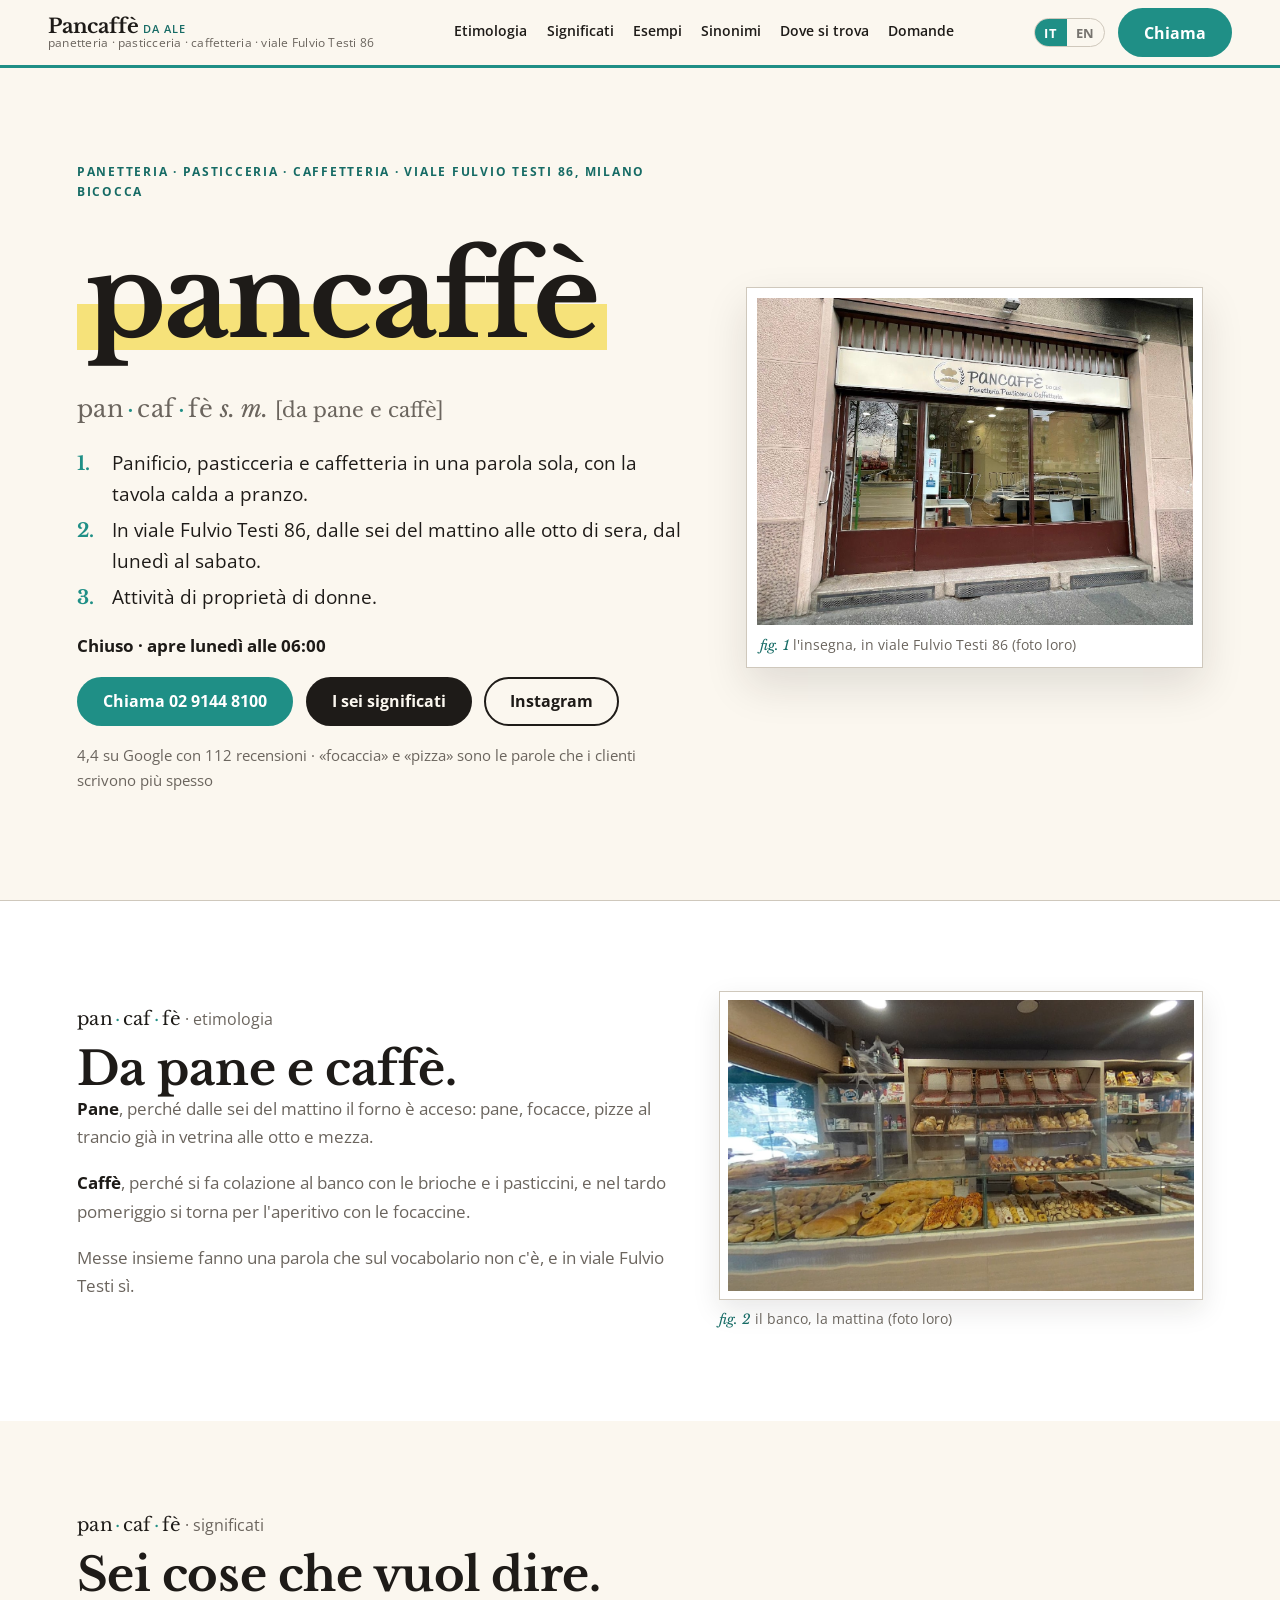
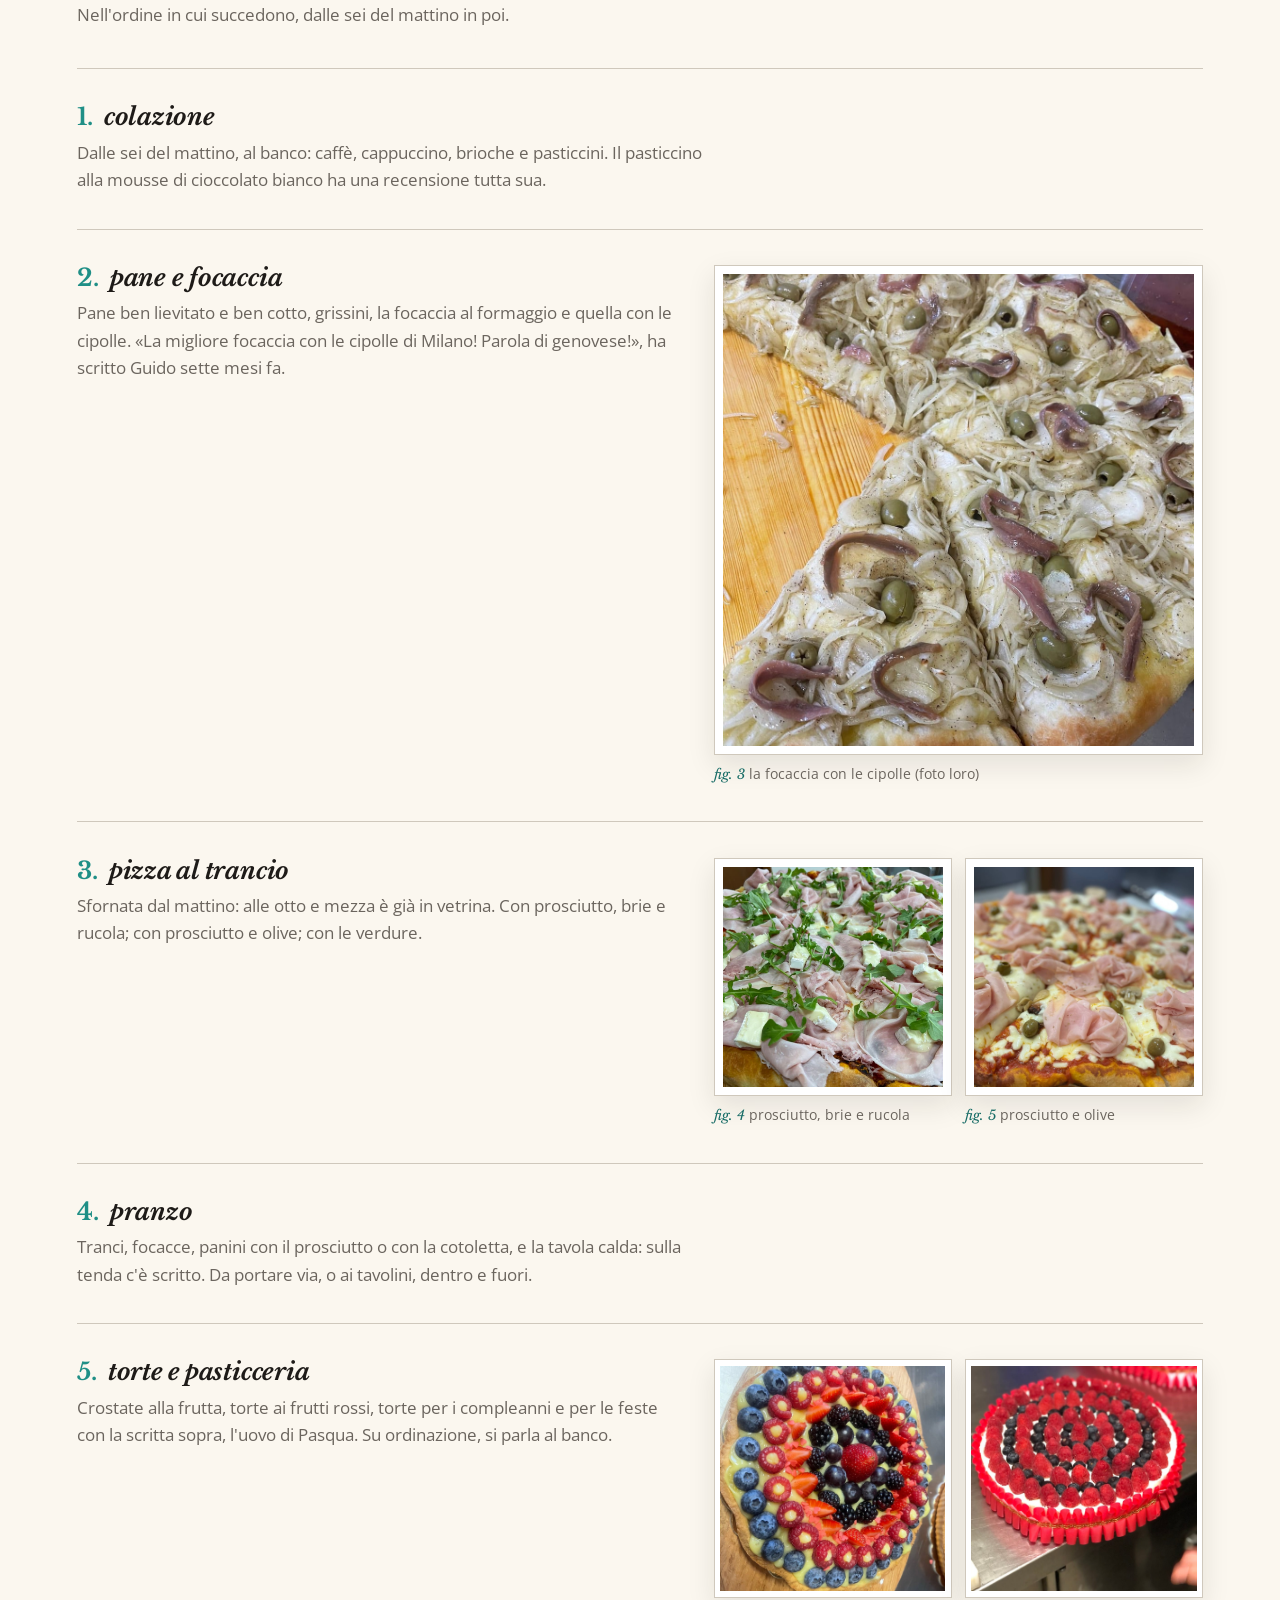
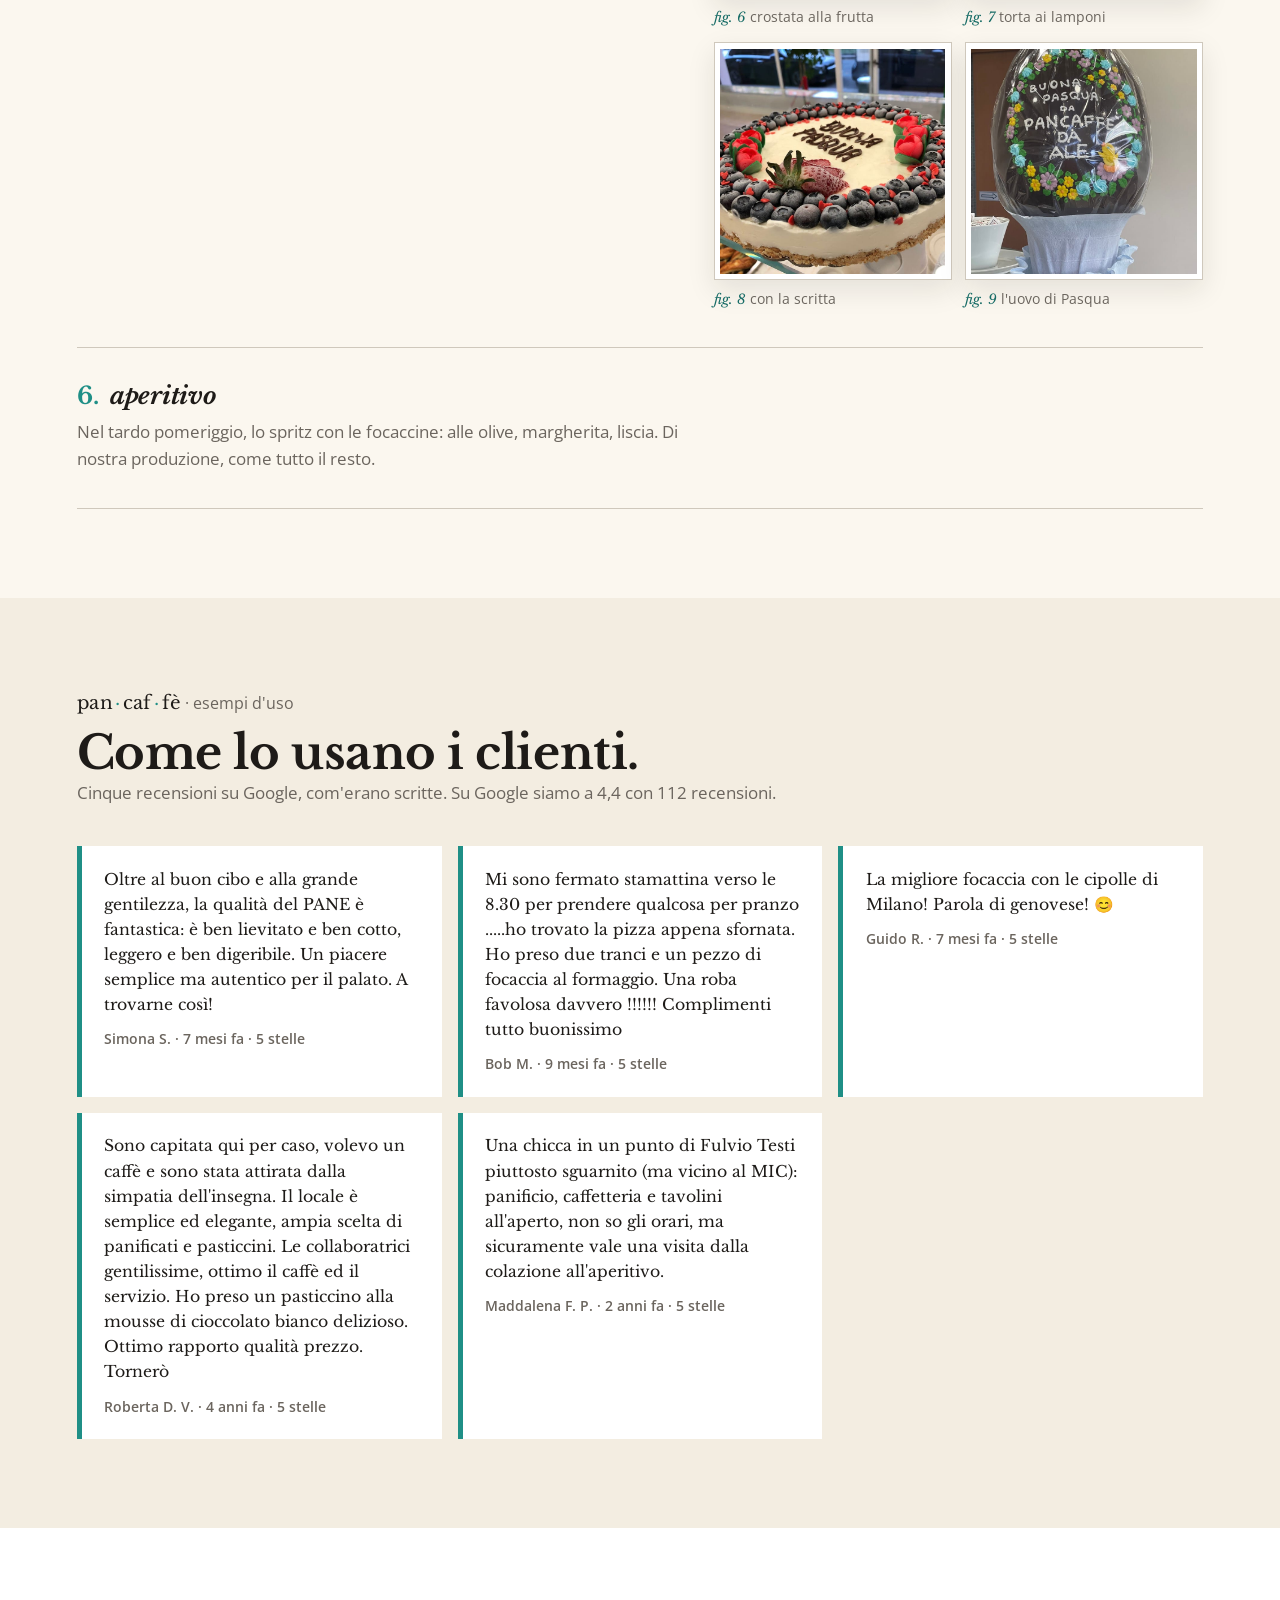
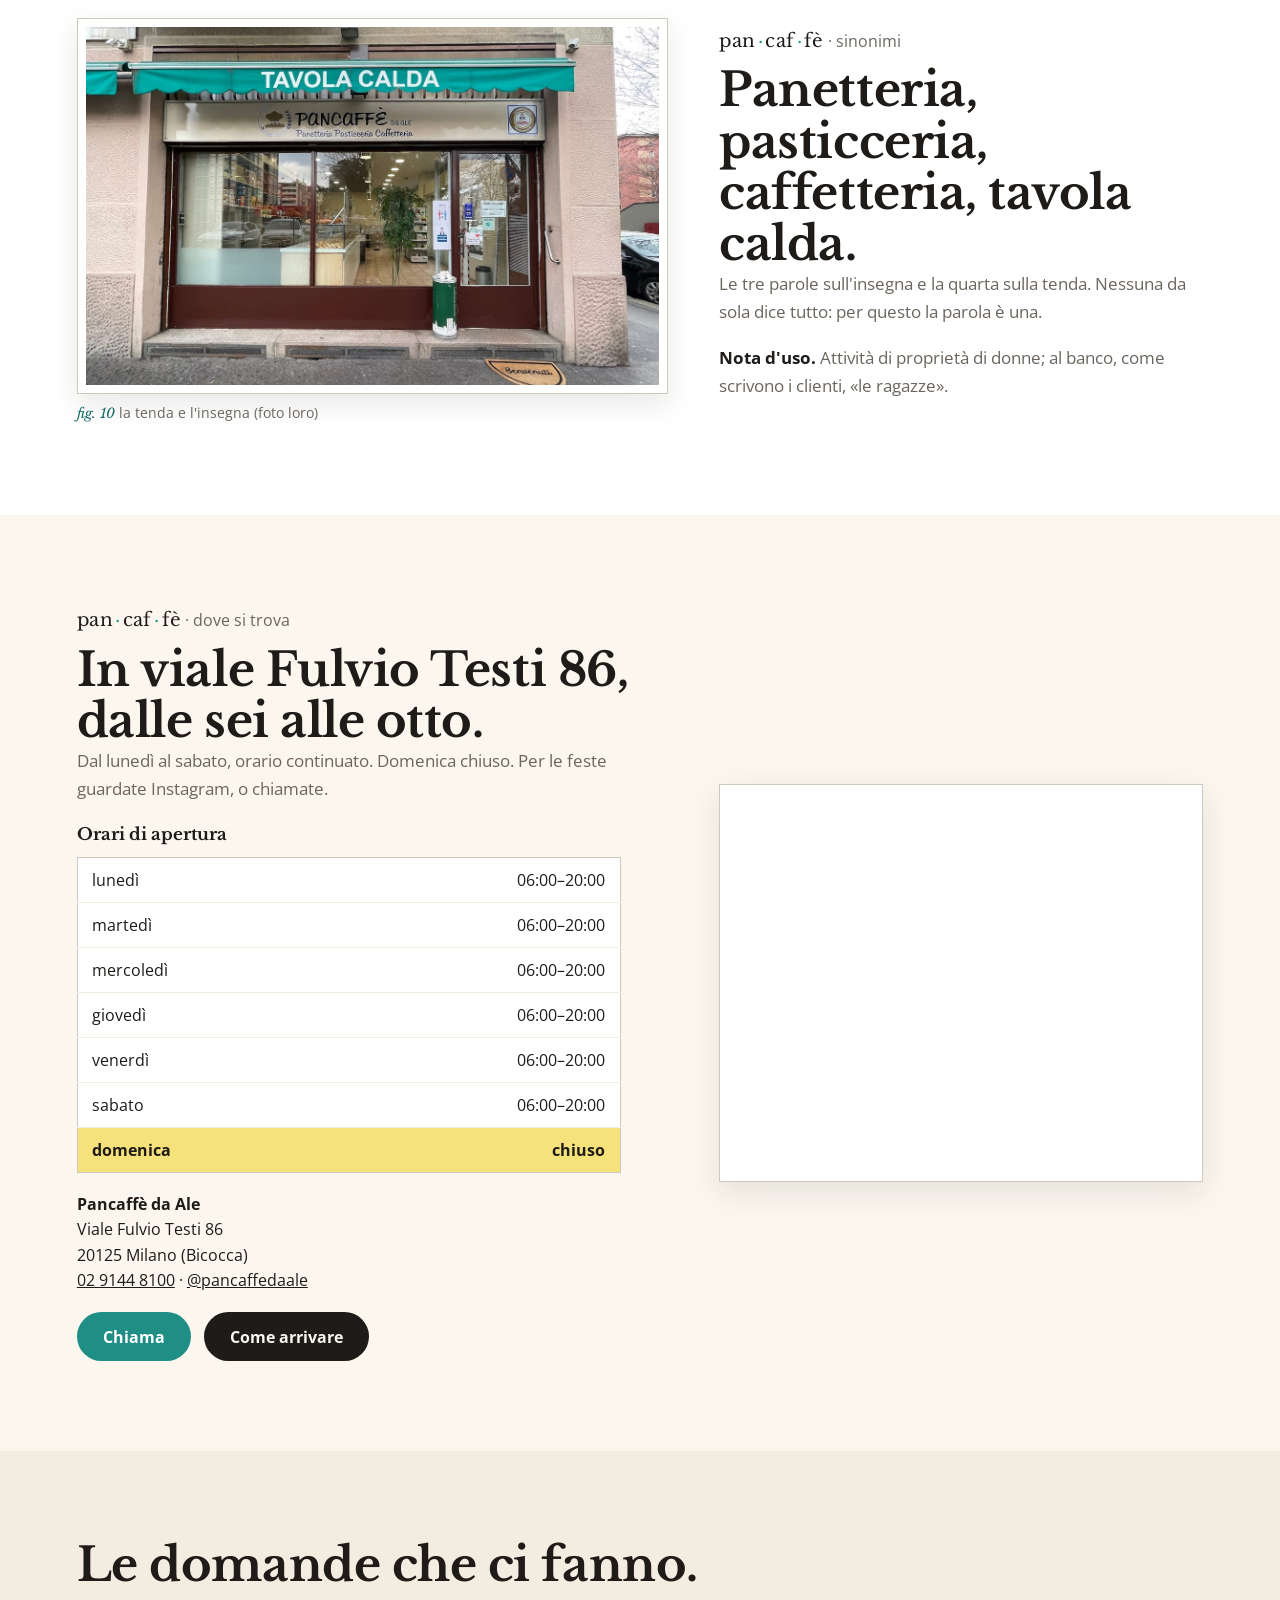
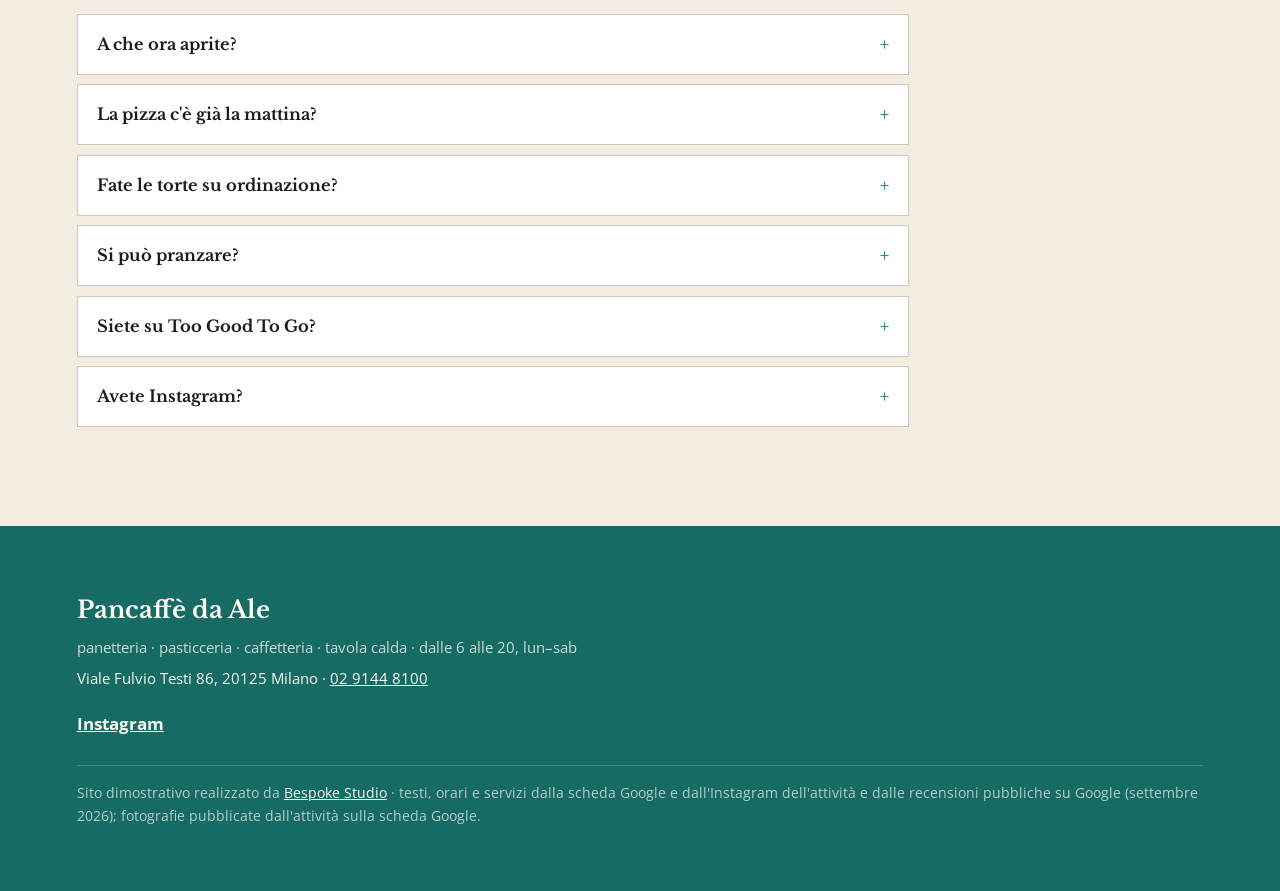
==== index.html @ 42203c83 "Pancaffè da Ale — «pancaffè, sostantivo.»: sito vetrina IT/EN a voce di dizionario, le due parole ch" ====
<!doctype html>
<html lang="it" class="no-js">
<head>
<meta charset="utf-8">
<meta name="viewport" content="width=device-width, initial-scale=1">
<title>Pancaffè da Ale — panetteria, pasticceria e caffetteria in viale Fulvio Testi 86, Milano Bicocca</title>
<meta name="description" content="Pancaffè da Ale, viale Fulvio Testi 86 a Milano (Bicocca): panetteria, pasticceria e caffetteria in una parola sola, dalle sei del mattino alle otto di sera, dal lunedì al sabato. Pane, focaccia con le cipolle, pizza al trancio, colazione, pranzo con la tavola calda, torte e aperitivo. Tel 02 9144 8100.">
<link rel="canonical" href="https://rotenzark.github.io/pancaffe-da-ale/">
<meta property="og:type" content="business.business">
<meta property="og:title" content="Pancaffè da Ale — pancaffè, sostantivo.">
<meta property="og:description" content="Panificio, pasticceria e caffetteria in una parola sola: in viale Fulvio Testi 86, Milano, dalle sei alle otto di sera.">
<meta property="og:image" content="https://rotenzark.github.io/pancaffe-da-ale/img/og.jpg">
<meta property="og:url" content="https://rotenzark.github.io/pancaffe-da-ale/">
<meta property="og:locale" content="it_IT">
<meta name="twitter:card" content="summary_large_image">
<meta name="twitter:title" content="Pancaffè da Ale — pancaffè, sostantivo.">
<meta name="twitter:description" content="Panetteria, pasticceria e caffetteria in viale Fulvio Testi 86, Milano. Dalle 6 alle 20, lun–sab. Tel 02 9144 8100.">
<meta name="twitter:image" content="https://rotenzark.github.io/pancaffe-da-ale/img/og.jpg">
<meta name="theme-color" content="#1F8F86">
<link rel="icon" href="img/favicon.svg" type="image/svg+xml">
<link rel="icon" href="img/favicon-32.png" sizes="32x32" type="image/png">
<link rel="apple-touch-icon" href="img/apple-touch-icon.png">
<link rel="preconnect" href="https://fonts.googleapis.com">
<link rel="preconnect" href="https://fonts.gstatic.com" crossorigin>
<link href="https://fonts.googleapis.com/css2?family=Libre+Baskerville:ital,wght@0,400;0,700;1,400&family=Open+Sans:wght@400;600;700&display=swap" rel="stylesheet">
<link rel="stylesheet" href="css/styles.css?v=1">
<script type="application/ld+json">
{"@context":"https://schema.org","@type":"Bakery","name":"Pancaffè da Ale - Panificio, pasticceria, caffetteria","image":"https://rotenzark.github.io/pancaffe-da-ale/img/og.jpg","url":"https://rotenzark.github.io/pancaffe-da-ale/","telephone":"+390291448100","address":{"@type":"PostalAddress","streetAddress":"Viale Fulvio Testi 86","addressLocality":"Milano","postalCode":"20125","addressRegion":"MI","addressCountry":"IT"},"geo":{"@type":"GeoCoordinates","latitude":45.5106318,"longitude":9.2036021},"openingHoursSpecification":[{"@type":"OpeningHoursSpecification","dayOfWeek":["Monday","Tuesday","Wednesday","Thursday","Friday","Saturday"],"opens":"06:00","closes":"20:00"}],"aggregateRating":{"@type":"AggregateRating","ratingValue":"4.4","reviewCount":"112"},"sameAs":["https://www.instagram.com/pancaffedaale/"]}
</script>
<script type="application/ld+json">
{"@context":"https://schema.org","@type":"FAQPage","mainEntity":[
{"@type":"Question","name":"A che ora aprite?","acceptedAnswer":{"@type":"Answer","text":"Alle sei del mattino, dal lunedì al sabato, e chiudiamo alle otto di sera senza pausa. Domenica chiuso."}},
{"@type":"Question","name":"La pizza c'è già la mattina?","acceptedAnswer":{"@type":"Answer","text":"Sì: si sforna dal mattino e alle otto e mezza è in vetrina, al trancio, insieme alle focacce."}},
{"@type":"Question","name":"Fate le torte su ordinazione?","acceptedAnswer":{"@type":"Answer","text":"Sì, per compleanni e feste, anche con la scritta. Si ordinano al banco o per telefono qualche giorno prima."}},
{"@type":"Question","name":"Si può pranzare?","acceptedAnswer":{"@type":"Answer","text":"Sì: tranci di pizza, focacce, panini e la tavola calda, da portare via o ai tavolini, dentro e fuori."}},
{"@type":"Question","name":"Siete su Too Good To Go?","acceptedAnswer":{"@type":"Answer","text":"Sì, a fine giornata, quando resta qualcosa. Se non resta niente la box la togliamo: vale la pena passare prima, al banco."}},
{"@type":"Question","name":"Avete Instagram?","acceptedAnswer":{"@type":"Answer","text":"Sì, @pancaffedaale: le foto del giorno e gli avvisi per le feste."}}
]}
</script>
</head>
<body>

<div class="intro" id="intro" aria-hidden="true">
  <p class="intro__k" data-i18n="intro.k">viale Fulvio Testi 86 · Milano</p>
  <p class="intro__lemma"><span class="lemma" id="introLemma" data-lemma data-stato="unita"><b class="lemma__a">pan</b><b class="lemma__e" aria-hidden="true">e </b><b class="lemma__b">caffè</b></span></p>
  <p class="intro__f" id="introFine" data-i18n="intro.f">sostantivo maschile</p>
  <button type="button" class="intro__skip" id="introSkip" data-i18n="intro.skip">salta</button>
</div>

<header class="testata" id="top">
  <a class="marchio" href="#top" aria-label="Pancaffè da Ale, torna in cima" data-i18n-aria="nav.home">
    <span class="marchio__n">Pancaffè <small>da Ale</small></span>
    <span class="marchio__s" data-i18n="marchio.s">panetteria · pasticceria · caffetteria · viale Fulvio Testi 86</span>
  </a>
  <nav class="nav" id="mainNav" aria-label="Menu principale">
    <a href="#etimologia" data-i18n="nav.etimologia">Etimologia</a>
    <a href="#significati" data-i18n="nav.significati">Significati</a>
    <a href="#esempi" data-i18n="nav.esempi">Esempi</a>
    <a href="#sinonimi" data-i18n="nav.sinonimi">Sinonimi</a>
    <a href="#dove" data-i18n="nav.dove">Dove si trova</a>
    <a href="#domande" data-i18n="nav.domande">Domande</a>
  </nav>
  <div class="testata__coda">
    <div class="lingue" role="group" aria-label="Lingua">
      <button type="button" data-lang="it" class="is-on">IT</button><button type="button" data-lang="en">EN</button>
    </div>
    <a class="bottone bottone--verde" href="tel:+390291448100" data-i18n="cta.chiama">Chiama</a>
    <button type="button" class="burger" id="burger" aria-label="Apri il menu" aria-expanded="false" aria-controls="drawer" data-i18n-aria="nav.apri"><span></span><span></span><span></span></button>
  </div>
</header>
<div class="drawer" id="drawer" hidden>
  <a href="#etimologia" data-i18n="nav.etimologia">Etimologia</a>
  <a href="#significati" data-i18n="nav.significati">Significati</a>
  <a href="#esempi" data-i18n="nav.esempi">Esempi</a>
  <a href="#sinonimi" data-i18n="nav.sinonimi">Sinonimi</a>
  <a href="#dove" data-i18n="nav.dove">Dove si trova</a>
  <a href="#domande" data-i18n="nav.domande">Domande</a>
  <a class="drawer__cta" href="tel:+390291448100" data-i18n="cta.chiama2">Chiama 02 9144 8100</a>
</div>

<main>

<!-- ═══ APERTURA: la voce di dizionario ═══ -->
<section class="apertura" aria-labelledby="titolo">
  <div class="apertura__testo">
    <p class="apertura__k" data-i18n="h.k">Panetteria · pasticceria · caffetteria · viale Fulvio Testi 86, Milano Bicocca</p>
    <h1 class="apertura__h" id="titolo"><span class="lemma" id="lemmaHero" data-lemma data-stato="unita"><b class="lemma__a">pan</b><b class="lemma__e" aria-hidden="true">e </b><b class="lemma__b">caffè</b></span></h1>
    <p class="apertura__gram"><span class="sillabe" data-sillabe data-stato="sillabata">pan<i>·</i>caf<i>·</i>fè</span> <em data-i18n="h.gram">s. m.</em> <span class="apertura__etim" data-i18n="h.etim">[da pane e caffè]</span></p>
    <ol class="apertura__def">
      <li data-i18n="h.d1">Panificio, pasticceria e caffetteria in una parola sola, con la tavola calda a pranzo.</li>
      <li data-i18n="h.d2">In viale Fulvio Testi 86, dalle sei del mattino alle otto di sera, dal lunedì al sabato.</li>
      <li data-i18n="h.d3">Attività di proprietà di donne.</li>
    </ol>
    <p class="apertura__stato" id="orarioStato">Orari in negozio</p>
    <div class="apertura__azioni">
      <a class="bottone bottone--verde" href="tel:+390291448100" data-i18n="h.cta1">Chiama 02 9144 8100</a>
      <a class="bottone bottone--scuro" href="#significati" data-i18n="h.cta2">I sei significati</a>
      <a class="bottone bottone--bordo" href="https://www.instagram.com/pancaffedaale/" target="_blank" rel="noopener">Instagram</a>
    </div>
    <p class="apertura__badge" data-i18n="h.badge">4,4 su Google con 112 recensioni · «focaccia» e «pizza» sono le parole che i clienti scrivono più spesso</p>
  </div>
  <figure class="apertura__foto">
    <img src="img/facciata.jpg" alt="La facciata del negozio in viale Fulvio Testi: l'insegna bianca Pancaffè da Ale, panetteria pasticceria caffetteria, e le vetrine" width="1344" height="1020" data-i18n-alt="h.alt">
    <figcaption><span class="fig" data-i18n="h.fig">fig. 1</span> <span data-i18n="h.cap">l'insegna, in viale Fulvio Testi 86 (foto loro)</span></figcaption>
  </figure>
</section>

<!-- ═══ ETIMOLOGIA ═══ -->
<section class="sezione sezione--etimologia" id="etimologia" aria-labelledby="eh">
  <div class="due">
    <div>
      <p class="voce__k"><span class="sillabe" data-sillabe data-stato="sillabata">pan<i>·</i>caf<i>·</i>fè</span> <span data-i18n="e.k">· etimologia</span></p>
      <h2 id="eh" data-i18n="e.h">Da pane e caffè.</h2>
      <p class="sezione__p reveal" data-i18n="e.p1"><b>Pane</b>, perché dalle sei del mattino il forno è acceso: pane, focacce, pizze al trancio già in vetrina alle otto e mezza.</p>
      <p class="sezione__p reveal reveal-d1" data-i18n="e.p2"><b>Caffè</b>, perché si fa colazione al banco con le brioche e i pasticcini, e nel tardo pomeriggio si torna per l'aperitivo con le focaccine.</p>
      <p class="sezione__p reveal reveal-d2" data-i18n="e.p3">Messe insieme fanno una parola che sul vocabolario non c'è, e in viale Fulvio Testi sì.</p>
    </div>
    <figure class="foto reveal reveal-d1"><button type="button" class="shot shot--largo" data-full="img/banco.jpg"><img src="img/banco.jpg" alt="Il banco vetrina con le pizze al trancio, le focacce e i pasticcini" width="1288" height="740" data-i18n-alt="e.alt"></button><figcaption><span class="fig" data-i18n="e.fig">fig. 2</span> <span data-i18n="e.cap">il banco, la mattina (foto loro)</span></figcaption></figure>
  </div>
</section>

<!-- ═══ SIGNIFICATI ═══ -->
<section class="sezione sezione--significati" id="significati" aria-labelledby="sh">
  <div class="sezione__testa">
    <p class="voce__k"><span class="sillabe" data-sillabe data-stato="sillabata">pan<i>·</i>caf<i>·</i>fè</span> <span data-i18n="s.k">· significati</span></p>
    <h2 id="sh" data-i18n="s.h">Sei cose che vuol dire.</h2>
    <p class="sezione__p reveal" data-i18n="s.p">Nell'ordine in cui succedono, dalle sei del mattino in poi.</p>
  </div>
  <ol class="significati">
    <li class="significato reveal">
      <div class="significato__testo"><h3><span class="significato__n">1.</span> <em data-i18n="s1.t">colazione</em></h3><p data-i18n="s1.d">Dalle sei del mattino, al banco: caffè, cappuccino, brioche e pasticcini. Il pasticcino alla mousse di cioccolato bianco ha una recensione tutta sua.</p></div>
    </li>
    <li class="significato significato--foto reveal reveal-d1">
      <div class="significato__testo"><h3><span class="significato__n">2.</span> <em data-i18n="s2.t">pane e focaccia</em></h3><p data-i18n="s2.d">Pane ben lievitato e ben cotto, grissini, la focaccia al formaggio e quella con le cipolle. «La migliore focaccia con le cipolle di Milano! Parola di genovese!», ha scritto Guido sette mesi fa.</p></div>
      <figure><button type="button" class="shot" data-full="img/focaccia-cipolle.jpg"><img src="img/focaccia-cipolle.jpg" alt="La focaccia con cipolle, olive e acciughe su un tagliere" width="1000" height="1066" data-i18n-alt="s2.a"></button><figcaption><span class="fig" data-i18n="s2.fig">fig. 3</span> <span data-i18n="s2.cap">la focaccia con le cipolle (foto loro)</span></figcaption></figure>
    </li>
    <li class="significato significato--foto significato--due reveal">
      <div class="significato__testo"><h3><span class="significato__n">3.</span> <em data-i18n="s3.t">pizza al trancio</em></h3><p data-i18n="s3.d">Sfornata dal mattino: alle otto e mezza è già in vetrina. Con prosciutto, brie e rucola; con prosciutto e olive; con le verdure.</p></div>
      <div class="significato__foto2">
        <figure><button type="button" class="shot" data-full="img/pizza-rucola.jpg"><img src="img/pizza-rucola.jpg" alt="Pizza al trancio con prosciutto cotto, brie e rucola" width="1000" height="750" data-i18n-alt="s3.a1"></button><figcaption><span class="fig" data-i18n="s3.fig1">fig. 4</span> <span data-i18n="s3.cap1">prosciutto, brie e rucola</span></figcaption></figure>
        <figure><button type="button" class="shot" data-full="img/pizza-olive.jpg"><img src="img/pizza-olive.jpg" alt="Pizza con prosciutto cotto e olive" width="1000" height="1333" data-i18n-alt="s3.a2"></button><figcaption><span class="fig" data-i18n="s3.fig2">fig. 5</span> <span data-i18n="s3.cap2">prosciutto e olive</span></figcaption></figure>
      </div>
    </li>
    <li class="significato reveal reveal-d1">
      <div class="significato__testo"><h3><span class="significato__n">4.</span> <em data-i18n="s4.t">pranzo</em></h3><p data-i18n="s4.d">Tranci, focacce, panini con il prosciutto o con la cotoletta, e la tavola calda: sulla tenda c'è scritto. Da portare via, o ai tavolini, dentro e fuori.</p></div>
    </li>
    <li class="significato significato--foto significato--quattro reveal">
      <div class="significato__testo"><h3><span class="significato__n">5.</span> <em data-i18n="s5.t">torte e pasticceria</em></h3><p data-i18n="s5.d">Crostate alla frutta, torte ai frutti rossi, torte per i compleanni e per le feste con la scritta sopra, l'uovo di Pasqua. Su ordinazione, si parla al banco.</p></div>
      <div class="significato__foto4">
        <figure><button type="button" class="shot" data-full="img/crostata.jpg"><img src="img/crostata.jpg" alt="Crostata alla frutta con mirtilli, lamponi, more e fragole" width="1000" height="1333" data-i18n-alt="s5.a1"></button><figcaption><span class="fig" data-i18n="s5.fig1">fig. 6</span> <span data-i18n="s5.cap1">crostata alla frutta</span></figcaption></figure>
        <figure><button type="button" class="shot" data-full="img/torta-lamponi.jpg"><img src="img/torta-lamponi.jpg" alt="Torta ai lamponi con i cannoli di cialda intorno" width="1000" height="1333" data-i18n-alt="s5.a2"></button><figcaption><span class="fig" data-i18n="s5.fig2">fig. 7</span> <span data-i18n="s5.cap2">torta ai lamponi</span></figcaption></figure>
        <figure><button type="button" class="shot" data-full="img/torta-pasqua.jpg"><img src="img/torta-pasqua.jpg" alt="Torta con la scritta Buona Pasqua e frutti rossi" width="1000" height="750" data-i18n-alt="s5.a3"></button><figcaption><span class="fig" data-i18n="s5.fig3">fig. 8</span> <span data-i18n="s5.cap3">con la scritta</span></figcaption></figure>
        <figure><button type="button" class="shot" data-full="img/uovo.jpg"><img src="img/uovo.jpg" alt="L'uovo di Pasqua di cioccolato con la scritta Buona Pasqua da Pancaffè da Ale" width="800" height="1138" data-i18n-alt="s5.a4"></button><figcaption><span class="fig" data-i18n="s5.fig4">fig. 9</span> <span data-i18n="s5.cap4">l'uovo di Pasqua</span></figcaption></figure>
      </div>
    </li>
    <li class="significato reveal reveal-d1">
      <div class="significato__testo"><h3><span class="significato__n">6.</span> <em data-i18n="s6.t">aperitivo</em></h3><p data-i18n="s6.d">Nel tardo pomeriggio, lo spritz con le focaccine: alle olive, margherita, liscia. Di nostra produzione, come tutto il resto.</p></div>
    </li>
  </ol>
</section>

<!-- ═══ ESEMPI D'USO ═══ -->
<section class="sezione sezione--esempi" id="esempi" aria-labelledby="xh">
  <div class="sezione__testa">
    <p class="voce__k"><span class="sillabe" data-sillabe data-stato="sillabata">pan<i>·</i>caf<i>·</i>fè</span> <span data-i18n="x.k">· esempi d'uso</span></p>
    <h2 id="xh" data-i18n="x.h">Come lo usano i clienti.</h2>
    <p class="sezione__p reveal" data-i18n="x.p">Cinque recensioni su Google, com'erano scritte. Su Google siamo a 4,4 con 112 recensioni.</p>
  </div>
  <div class="voci">
    <blockquote class="voce reveal"><p>Oltre al buon cibo e alla grande gentilezza, la qualità del PANE è fantastica: è ben lievitato e ben cotto, leggero e ben digeribile. Un piacere semplice ma autentico per il palato. A trovarne così!</p><cite data-i18n="x1.c">Simona S. · 7 mesi fa · 5 stelle</cite></blockquote>
    <blockquote class="voce reveal reveal-d1"><p>Mi sono fermato stamattina verso le 8.30 per prendere qualcosa per pranzo .....ho trovato la pizza appena sfornata. Ho preso due tranci e un pezzo di focaccia al formaggio. Una roba favolosa davvero !!!!!! Complimenti tutto buonissimo</p><cite data-i18n="x2.c">Bob M. · 9 mesi fa · 5 stelle</cite></blockquote>
    <blockquote class="voce reveal reveal-d2"><p>La migliore focaccia con le cipolle di Milano! Parola di genovese! 😊</p><cite data-i18n="x3.c">Guido R. · 7 mesi fa · 5 stelle</cite></blockquote>
    <blockquote class="voce reveal"><p>Sono capitata qui per caso, volevo un caffè e sono stata attirata dalla simpatia dell'insegna. Il locale è semplice ed elegante, ampia scelta di panificati e pasticcini. Le collaboratrici gentilissime, ottimo il caffè ed il servizio. Ho preso un pasticcino alla mousse di cioccolato bianco delizioso. Ottimo rapporto qualità prezzo. Tornerò</p><cite data-i18n="x4.c">Roberta D. V. · 4 anni fa · 5 stelle</cite></blockquote>
    <blockquote class="voce reveal reveal-d1"><p>Una chicca in un punto di Fulvio Testi piuttosto sguarnito (ma vicino al MIC): panificio, caffetteria e tavolini all'aperto, non so gli orari, ma sicuramente vale una visita dalla colazione all'aperitivo.</p><cite data-i18n="x5.c">Maddalena F. P. · 2 anni fa · 5 stelle</cite></blockquote>
  </div>
</section>

<!-- ═══ SINONIMI ═══ -->
<section class="sezione sezione--sinonimi" id="sinonimi" aria-labelledby="yh">
  <div class="due due--inv">
    <div>
      <p class="voce__k"><span class="sillabe" data-sillabe data-stato="sillabata">pan<i>·</i>caf<i>·</i>fè</span> <span data-i18n="y.k">· sinonimi</span></p>
      <h2 id="yh" data-i18n="y.h">Panetteria, pasticceria, caffetteria, tavola calda.</h2>
      <p class="sezione__p reveal" data-i18n="y.p">Le tre parole sull'insegna e la quarta sulla tenda. Nessuna da sola dice tutto: per questo la parola è una.</p>
      <p class="sezione__p reveal reveal-d1" data-i18n="y.n"><b>Nota d'uso.</b> Attività di proprietà di donne; al banco, come scrivono i clienti, «le ragazze».</p>
    </div>
    <figure class="foto reveal reveal-d1"><button type="button" class="shot shot--largo" data-full="img/tenda.jpg"><img src="img/tenda.jpg" alt="La facciata con la tenda verde Tavola calda e l'insegna Pancaffè da Ale" width="1200" height="765" data-i18n-alt="y.alt"></button><figcaption><span class="fig" data-i18n="y.fig">fig. 10</span> <span data-i18n="y.cap">la tenda e l'insegna (foto loro)</span></figcaption></figure>
  </div>
</section>

<!-- ═══ DOVE SI TROVA ═══ -->
<section class="sezione sezione--dove" id="dove" aria-labelledby="dh">
  <div class="due">
    <div>
      <p class="voce__k"><span class="sillabe" data-sillabe data-stato="sillabata">pan<i>·</i>caf<i>·</i>fè</span> <span data-i18n="d.k">· dove si trova</span></p>
      <h2 id="dh" data-i18n="d.h">In viale Fulvio Testi 86, dalle sei alle otto.</h2>
      <p class="sezione__p reveal" data-i18n="d.p">Dal lunedì al sabato, orario continuato. Domenica chiuso. Per le feste guardate Instagram, o chiamate.</p>
      <table class="orari reveal">
        <caption data-i18n="o.cap">Orari di apertura</caption>
        <tbody>
          <tr data-day="1"><td data-i18n="g.lun">lunedì</td><td>06:00–20:00</td></tr>
          <tr data-day="2"><td data-i18n="g.mar">martedì</td><td>06:00–20:00</td></tr>
          <tr data-day="3"><td data-i18n="g.mer">mercoledì</td><td>06:00–20:00</td></tr>
          <tr data-day="4"><td data-i18n="g.gio">giovedì</td><td>06:00–20:00</td></tr>
          <tr data-day="5"><td data-i18n="g.ven">venerdì</td><td>06:00–20:00</td></tr>
          <tr data-day="6"><td data-i18n="g.sab">sabato</td><td>06:00–20:00</td></tr>
          <tr data-day="0"><td data-i18n="g.dom">domenica</td><td data-i18n="g.chiuso">chiuso</td></tr>
        </tbody>
      </table>
      <p class="dove__ind reveal reveal-d1"><b>Pancaffè da Ale</b><br>Viale Fulvio Testi 86<br>20125 Milano (Bicocca)<br><a href="tel:+390291448100">02 9144 8100</a> · <a href="https://www.instagram.com/pancaffedaale/" target="_blank" rel="noopener">@pancaffedaale</a></p>
      <div class="dove__azioni reveal reveal-d1">
        <a class="bottone bottone--verde" href="tel:+390291448100" data-i18n="d.tel">Chiama</a>
        <a class="bottone bottone--scuro" href="https://www.google.com/maps/dir/?api=1&destination=Viale+Fulvio+Testi+86,+20125+Milano" target="_blank" rel="noopener" data-i18n="d.strada">Come arrivare</a>
      </div>
    </div>
    <figure class="mappa reveal" id="mappa">
      <iframe title="Mappa: Pancaffè da Ale, Viale Fulvio Testi 86, Milano" data-i18n-title="d.mappa" src="https://www.google.com/maps?q=Pancaff%C3%A8+da+Ale,+Viale+Fulvio+Testi+86,+20125+Milano&output=embed" loading="lazy" allowfullscreen referrerpolicy="no-referrer-when-downgrade"></iframe>
    </figure>
  </div>
</section>

<!-- ═══ DOMANDE ═══ -->
<section class="sezione domande" id="domande" aria-labelledby="doh">
  <h2 id="doh" data-i18n="do.h">Le domande che ci fanno.</h2>
  <details class="reveal"><summary data-i18n="qa.1">A che ora aprite?</summary><p data-i18n="ra.1">Alle sei del mattino, dal lunedì al sabato, e chiudiamo alle otto di sera senza pausa. Domenica chiuso.</p></details>
  <details class="reveal"><summary data-i18n="qa.2">La pizza c'è già la mattina?</summary><p data-i18n="ra.2">Sì: si sforna dal mattino e alle otto e mezza è in vetrina, al trancio, insieme alle focacce.</p></details>
  <details class="reveal"><summary data-i18n="qa.3">Fate le torte su ordinazione?</summary><p data-i18n="ra.3">Sì, per compleanni e feste, anche con la scritta. Si ordinano al banco o per telefono qualche giorno prima.</p></details>
  <details class="reveal"><summary data-i18n="qa.4">Si può pranzare?</summary><p data-i18n="ra.4">Sì: tranci di pizza, focacce, panini e la tavola calda, da portare via o ai tavolini, dentro e fuori.</p></details>
  <details class="reveal"><summary data-i18n="qa.5">Siete su Too Good To Go?</summary><p data-i18n="ra.5">Sì, a fine giornata, quando resta qualcosa. Se non resta niente la box la togliamo: vale la pena passare prima, al banco.</p></details>
  <details class="reveal"><summary data-i18n="qa.6">Avete Instagram?</summary><p data-i18n="ra.6">Sì, @pancaffedaale: le foto del giorno e gli avvisi per le feste.</p></details>
</section>

</main>

<footer class="piede">
  <div>
    <p class="piede__m">Pancaffè da Ale</p>
    <p class="piede__s" data-i18n="piede.s">panetteria · pasticceria · caffetteria · tavola calda · dalle 6 alle 20, lun–sab</p>
    <p class="piede__d">Viale Fulvio Testi 86, 20125 Milano · <a href="tel:+390291448100">02 9144 8100</a></p>
  </div>
  <p class="piede__soc"><a href="https://www.instagram.com/pancaffedaale/" target="_blank" rel="noopener">Instagram</a></p>
  <p class="piede__b" data-i18n="piede.b">Sito dimostrativo realizzato da <a href="https://bespokestud.io" target="_blank" rel="noopener">Bespoke Studio</a> · testi, orari e servizi dalla scheda Google e dall'Instagram dell'attività e dalle recensioni pubbliche su Google (settembre 2026); fotografie pubblicate dall'attività sulla scheda Google.</p>
</footer>

<div class="barra" id="actionBar">
  <a href="tel:+390291448100" data-i18n="b.chiama">Chiama</a>
  <a href="#significati" data-i18n="b.significati">Significati</a>
  <a href="#dove" data-i18n="b.orari">Orari</a>
  <a href="#mappa" data-i18n="b.mappa">Mappa</a>
</div>

<div class="lightbox" id="lightbox" hidden>
  <button type="button" class="lightbox__chiudi" id="lightboxClose" aria-label="Chiudi" data-i18n-aria="lb.chiudi">&times;</button>
  <img src="" alt="" id="lightboxImg">
</div>

<script src="https://cdn.jsdelivr.net/npm/gsap@3.12.5/dist/gsap.min.js"></script>
<script src="https://cdn.jsdelivr.net/npm/gsap@3.12.5/dist/ScrollTrigger.min.js"></script>
<script src="js/main.js?v=1"></script>
</body>
</html>
---- css/styles.css ----
/* Pancaffè da Ale · viale Fulvio Testi — «pancaffè, sostantivo.»
   La parola è loro («siamo un pancaffè», scrive il titolare). Il sito la spiega come una voce di dizionario:
   lemma, sillabe, etimologia, significati numerati, esempi d'uso, sinonimi, dove si trova. La firma sono le due
   parole «pane» e «caffè» che si uniscono in una. Palette dal verde della tenda «TAVOLA CALDA» e dalla crema dell'insegna. */

/* ── reset tecnico (PLUMBING) ── */
[hidden]{display:none !important}
img{max-width:100%;height:auto}
*,*::before,*::after{box-sizing:border-box}

:root{
  --verde:#1F8F86; --verde-scuro:#166B65; --verde-chiaro:#D7EEEB;
  --crema:#FBF7EF; --crema-2:#F3EDE1; --bianco:#FFFFFF;
  --evid:#F6E27A; --inchiostro:#1E1B18; --grigio:#6B655E; --grigio-chiaro:#CFC8BC;
  --f-tit:'Libre Baskerville',Georgia,'Times New Roman',serif;
  --f-txt:'Open Sans',system-ui,-apple-system,'Segoe UI',sans-serif;
  --lato:clamp(1.2rem,6vw,6rem);
  --testata:68px;
}
html{scroll-behavior:smooth;scroll-padding-top:calc(var(--testata) + 8px)}
body{margin:0;font-family:var(--f-txt);font-size:1.04rem;line-height:1.65;color:var(--inchiostro);background:var(--crema);-webkit-font-smoothing:antialiased;overflow-x:hidden}
img{display:block}
a{color:inherit}
h1,h2,h3,h4{font-family:var(--f-tit);font-weight:700;line-height:1.1;margin:0;letter-spacing:-.01em}
h2{font-size:clamp(1.8rem,3.8vw,2.9rem)}
h3{font-size:clamp(1.2rem,1.9vw,1.5rem)}
p{margin:0 0 1em}
b,strong{font-weight:700}
:focus-visible{outline:3px solid var(--verde);outline-offset:3px}
.sr{position:absolute;width:1px;height:1px;overflow:hidden;clip-path:inset(50%);white-space:nowrap}

/* reveal: stato iniziale solo dietro .js (anti-flash) */
.js .reveal{opacity:0;transform:translateY(14px);transition:opacity .7s ease,transform .7s ease}
.js .reveal.in-view{opacity:1;transform:none}
html:not(.js) .reveal{opacity:1;transform:none}

/* ── il lemma (la firma): «pane» + «caffè» → «pancaffè» ── */
.lemma{display:inline-block;white-space:nowrap;font-family:var(--f-tit);font-weight:700;letter-spacing:-.02em;background:linear-gradient(transparent 62%,var(--evid) 62%,var(--evid) 96%,transparent 96%);padding:0 .08em}
.lemma b{display:inline-block;font-weight:700;vertical-align:baseline}
.lemma__e{max-width:0;opacity:0;overflow:hidden;white-space:pre}
.sillabe{font-family:var(--f-tit);font-weight:400;letter-spacing:.02em}
.sillabe i{font-style:normal;display:inline-block;padding:0 .12em;color:var(--verde)}

/* ── intro ── */
.no-js .intro{display:none}
.intro{position:fixed;inset:0;z-index:300;display:grid;place-content:center;justify-items:center;gap:.8rem;padding:1rem;background:var(--crema);color:var(--inchiostro);text-align:center;transition:opacity .6s,visibility .6s}
.intro.hide{opacity:0;visibility:hidden}
.intro__k{margin:0;font-size:.8rem;font-weight:700;letter-spacing:.16em;text-transform:uppercase;color:var(--verde-scuro)}
.intro__lemma{margin:0;font-size:clamp(3rem,12vw,8rem);line-height:1}
.intro__f{margin:0;font-family:var(--f-tit);font-style:italic;font-size:clamp(1rem,2.4vw,1.4rem);color:var(--grigio);opacity:0;transition:opacity .4s}
.intro__f.is-on{opacity:1}
.intro__skip{margin-top:.8rem;background:none;border:0;color:var(--grigio);font:inherit;font-weight:700;font-size:.85rem;letter-spacing:.1em;text-transform:uppercase;cursor:pointer}

/* ── testata (fondo pieno, NIENTE backdrop-filter) ── */
.testata{position:sticky;top:0;z-index:90;display:flex;align-items:center;justify-content:space-between;gap:1rem;height:var(--testata);padding:0 clamp(1rem,4vw,3rem);background:var(--crema);color:var(--inchiostro);border-bottom:3px solid var(--verde);max-width:100%;overflow:hidden}
.marchio{display:flex;flex-direction:column;justify-content:center;text-decoration:none;line-height:1.1;white-space:nowrap;min-width:0}
.marchio__n{font-family:var(--f-tit);font-weight:700;font-size:1.25rem;letter-spacing:-.01em}
.marchio__n small{font-family:var(--f-txt);font-weight:600;font-size:.7rem;letter-spacing:.08em;text-transform:uppercase;color:var(--verde-scuro)}
.marchio__s{font-size:.72rem;font-weight:400;color:var(--grigio);letter-spacing:.02em}
.nav{display:flex;gap:clamp(.6rem,1.5vw,1.2rem)}
.nav a{font-weight:600;font-size:.9rem;text-decoration:none;padding:.2em 0;border-bottom:3px solid transparent;white-space:nowrap}
.nav a:hover{border-bottom-color:var(--verde)}
.testata__coda{display:flex;align-items:center;gap:.8rem;flex:none;min-width:0}
.lingue{display:flex;border:1.5px solid var(--grigio-chiaro);border-radius:999px;overflow:hidden}
.lingue button{background:none;border:0;color:var(--inchiostro);font-family:var(--f-txt);font-weight:700;font-size:.8rem;letter-spacing:.06em;padding:.35em .7em;cursor:pointer;opacity:.6}
.lingue button.is-on{background:var(--verde);color:#fff;opacity:1}
.burger{display:none;position:relative;z-index:96;width:44px;height:44px;margin-right:-8px;padding:0;background:none;border:0;cursor:pointer}
.burger span{display:block;width:26px;height:3px;margin:5px auto;background:var(--inchiostro);border-radius:3px;transition:transform .25s,opacity .25s}
.burger[aria-expanded="true"] span:nth-child(1){transform:translateY(8px) rotate(45deg)}
.burger[aria-expanded="true"] span:nth-child(2){opacity:0}
.burger[aria-expanded="true"] span:nth-child(3){transform:translateY(-8px) rotate(-45deg)}
.drawer{position:fixed;inset:var(--testata) 0 0 0;z-index:89;display:flex;flex-direction:column;gap:.2rem;padding:2rem var(--lato);background:var(--verde-scuro);color:var(--crema);overflow-y:auto}
.drawer a{font-family:var(--f-tit);font-weight:700;font-size:clamp(1.6rem,7vw,2.6rem);text-decoration:none;line-height:1.2;border-bottom:1px solid rgba(251,247,239,.18);padding:.25em 0}
.drawer a.drawer__cta{margin-top:1.4rem;border:0;color:var(--evid);font-family:var(--f-txt);font-size:clamp(1.2rem,5vw,1.6rem)}

/* ── bottoni ── */
.bottone{display:inline-flex;align-items:center;justify-content:center;gap:.5em;padding:.9em 1.5em;font-family:var(--f-txt);font-weight:700;font-size:1rem;text-decoration:none;border:2px solid transparent;border-radius:999px;line-height:1;transition:transform .2s,background-color .2s,color .2s,border-color .2s}
.bottone:hover{transform:translateY(-2px)}
.bottone--verde{background:var(--verde);color:#fff}
.bottone--verde:hover{background:var(--verde-scuro)}
.bottone--scuro{background:var(--inchiostro);color:var(--crema)}
.bottone--bordo{background:transparent;border-color:var(--inchiostro);color:var(--inchiostro)}

/* ── apertura: la voce ── */
.apertura{display:grid;grid-template-columns:minmax(0,1.15fr) minmax(0,.85fr);gap:clamp(1.5rem,4vw,4rem);align-items:center;min-height:calc(100vh - var(--testata));padding:clamp(2rem,5vw,4rem) var(--lato) clamp(2.5rem,6vw,5rem);background:var(--crema)}
.apertura__k{margin:0 0 1.2rem;font-size:.78rem;font-weight:700;letter-spacing:.14em;text-transform:uppercase;color:var(--verde-scuro)}
.apertura__h{font-size:clamp(3.2rem,9vw,7.4rem);line-height:1;margin:0 0 .3em}
.apertura__gram{margin:0 0 1.2rem;font-family:var(--f-tit);font-size:clamp(1.1rem,2vw,1.5rem);color:var(--grigio)}
.apertura__gram em{font-style:italic}
.apertura__etim{font-size:.85em;color:var(--grigio)}
.apertura__def{margin:0 0 1.2rem;padding:0;list-style:none;counter-reset:def;max-width:38rem;font-size:clamp(1.05rem,1.5vw,1.22rem);line-height:1.6}
.apertura__def li{position:relative;padding-left:2.2rem;margin-bottom:.35rem;counter-increment:def}
.apertura__def li::before{content:counter(def) ".";position:absolute;left:0;top:0;font-family:var(--f-tit);font-weight:700;color:var(--verde)}
.apertura__stato{margin:0 0 1.1rem;font-weight:700}
.apertura__azioni{display:flex;flex-wrap:wrap;gap:.8rem}
.apertura__badge{margin:1.1rem 0 0;font-size:.95rem;color:var(--grigio)}
.apertura__foto{margin:0;border:1px solid var(--grigio-chiaro);padding:.6rem;background:var(--bianco);box-shadow:0 18px 40px rgba(30,27,24,.12)}
.apertura__foto img{width:100%;height:auto;aspect-ratio:4/3;object-fit:cover}
.apertura__foto figcaption{padding:.6rem .2rem 0;font-size:.85rem;color:var(--grigio)}
.fig{font-family:var(--f-tit);font-style:italic;color:var(--verde-scuro)}

/* ── sezioni ── */
.sezione{padding:clamp(3rem,7vw,6rem) var(--lato)}
.sezione__testa{max-width:60rem;margin-bottom:clamp(1.5rem,3vw,2.6rem)}
.voce__k{margin:0 0 .6rem;font-size:1rem;color:var(--grigio)}
.voce__k .sillabe{font-size:1.15rem;color:var(--inchiostro)}
.sezione__p{font-size:clamp(1.02rem,1.35vw,1.15rem);max-width:44rem;color:var(--grigio)}
.sezione__p b{color:var(--inchiostro)}
.due{display:grid;grid-template-columns:minmax(0,1.1fr) minmax(0,.9fr);gap:clamp(1.5rem,4vw,4rem);align-items:center;max-width:76rem}
.due--inv > figure{order:-1}
.foto{margin:0}
.foto figcaption,.significato figcaption,.rosticceria figcaption{margin-top:.5rem;font-size:.85rem;color:var(--grigio)}
.shot{display:block;width:100%;padding:.5rem;border:1px solid var(--grigio-chiaro);background:var(--bianco);cursor:zoom-in;font:inherit;color:inherit;box-shadow:0 10px 26px rgba(30,27,24,.1)}
.shot img{width:100%;aspect-ratio:4/3;object-fit:cover;transition:transform .5s}
.shot--largo img{aspect-ratio:16/10}
.shot:hover img{transform:scale(1.02)}
.sezione--etimologia{background:var(--bianco);border-top:1px solid var(--grigio-chiaro)}
.sezione--significati{background:var(--crema)}
.sezione--esempi{background:var(--crema-2)}
.sezione--sinonimi{background:var(--bianco)}
.sezione--dove{background:var(--crema)}

/* ── i significati: la lista numerata del dizionario ── */
.significati{list-style:none;margin:0;padding:0;max-width:76rem;border-top:1px solid var(--grigio-chiaro)}
.significato{display:grid;grid-template-columns:minmax(0,1.1fr) minmax(0,.9fr);gap:clamp(1rem,3vw,2.5rem);align-items:start;padding:clamp(1.4rem,3vw,2.2rem) 0;border-bottom:1px solid var(--grigio-chiaro)}
.significato:not(.significato--foto){grid-template-columns:1fr}
.significato__testo{max-width:40rem}
.significato h3{margin-bottom:.5rem;font-weight:400}
.significato h3 em{font-style:italic;font-weight:700}
.significato__n{font-family:var(--f-tit);font-weight:700;color:var(--verde);margin-right:.2em}
.significato p{margin:0;color:var(--grigio)}
.significato figure{margin:0}
.significato__foto2,.significato__foto4{display:grid;grid-template-columns:1fr 1fr;gap:.8rem}
.significato .shot img{aspect-ratio:1}
.significato__foto4 .shot{padding:.35rem}

/* ── esempi d'uso: le voci ── */
.voci{display:grid;grid-template-columns:repeat(auto-fit,minmax(min(100%,300px),1fr));gap:1rem;max-width:76rem}
.voce{margin:0;padding:1.3rem 1.4rem;background:var(--bianco);border-left:5px solid var(--verde);display:grid;gap:.7rem;align-content:start}
.voce p{margin:0;font-family:var(--f-tit);font-size:.98rem;line-height:1.6}
.voce cite{font-style:normal;font-size:.85rem;font-weight:600;color:var(--grigio)}

/* ── dove ── */
.orari{width:100%;max-width:34rem;border-collapse:collapse;background:var(--bianco);border:1px solid var(--grigio-chiaro);margin:.4rem 0 1.2rem}
.orari caption{text-align:left;font-family:var(--f-tit);font-weight:700;font-size:1.05rem;padding:0 0 .5rem}
.orari td{padding:.55rem .9rem;border-bottom:1px solid var(--crema-2);font-size:1rem}
.orari td:last-child{text-align:right;font-variant-numeric:tabular-nums;white-space:nowrap}
.orari tr:last-child td{border-bottom:0}
.orari tr.is-today td{background:var(--evid);font-weight:700}
.dove__ind{margin:.4rem 0 1.2rem;font-size:1.02rem;line-height:1.55}
.dove__azioni{display:flex;flex-wrap:wrap;gap:.8rem}
.mappa{margin:0;border:1px solid var(--grigio-chiaro);padding:.5rem;background:var(--bianco);box-shadow:0 10px 30px rgba(30,27,24,.1)}
.mappa iframe{display:block;width:100%;height:380px;border:0}

/* ── domande ── */
.domande{background:var(--crema-2)}
.domande h2{margin-bottom:1.4rem}
.domande details{background:var(--bianco);border:1px solid var(--grigio-chiaro);margin-bottom:.6rem;max-width:52rem}
.domande summary{cursor:pointer;padding:1rem 1.2rem;font-family:var(--f-tit);font-weight:700;font-size:1.02rem;list-style:none;display:flex;justify-content:space-between;gap:1rem}
.domande summary::-webkit-details-marker{display:none}
.domande summary::after{content:'+';color:var(--verde);flex:none}
.domande details[open] summary::after{content:'−'}
.domande details p{margin:0;padding:0 1.2rem 1.1rem;color:var(--grigio)}

/* ── piede ── */
.piede{padding:clamp(2.5rem,5vw,4rem) var(--lato);background:var(--verde-scuro);color:var(--crema);display:grid;gap:1.2rem}
.piede__m{margin:0;font-family:var(--f-tit);font-weight:700;font-size:1.5rem}
.piede__s{margin:.3rem 0 .4rem;font-size:.95rem;color:rgba(251,247,239,.8)}
.piede__d{margin:0;font-size:.95rem}
.piede a{color:var(--crema)}
.piede__soc{margin:0;display:flex;flex-wrap:wrap;gap:1rem;font-weight:700}
.piede__b{margin:.5rem 0 0;padding-top:1rem;border-top:1px solid rgba(251,247,239,.2);font-size:.85rem;color:rgba(251,247,239,.7)}

/* ── barra azioni (solo mobile, via plumbing) ── */
.barra{display:none}

/* ── lightbox ── */
.lightbox{position:fixed;inset:0;z-index:200;display:flex;align-items:center;justify-content:center;padding:2rem;background:rgba(30,27,24,.95)}
.lightbox img{max-width:100%;max-height:90vh;width:auto;height:auto;border-radius:4px}
.lightbox__chiudi{position:absolute;top:1rem;right:1rem;width:48px;height:48px;border:0;border-radius:50%;background:var(--crema);color:var(--inchiostro);font-size:1.6rem;cursor:pointer}

/* ── responsive ── */
@media (max-width:960px){
  .nav{display:none}
  .burger{display:block}
  .testata .bottone{display:none}
  .apertura{grid-template-columns:1fr;gap:1.8rem;min-height:auto;padding-top:2rem}
  .due{grid-template-columns:1fr;align-items:start}
  .due--inv > figure{order:0}
  .significato{grid-template-columns:1fr}
}
@media (max-width:640px){
  body{font-size:1rem}
  .testata{gap:.5rem}
  .marchio__n{font-size:1.05rem}
  .marchio__s{display:none}
  .lingue button{padding:.35em .5em}
  .apertura__h{font-size:clamp(2.6rem,13vw,4rem)}
  .apertura__def{font-size:1rem}
  .significato__foto4{grid-template-columns:1fr 1fr}
  .mappa iframe{height:260px}
  .barra{display:grid;grid-template-columns:repeat(4,1fr);position:fixed;left:0;right:0;bottom:0;z-index:80;background:var(--verde-scuro);border-top:3px solid var(--evid);transform:translateY(110%);transition:transform .3s}
  .barra.is-visible{transform:none}
  .barra a{padding:.8rem .2rem .7rem;text-align:center;font-weight:700;font-size:.9rem;text-decoration:none;color:var(--crema);border-right:1px solid rgba(255,255,255,.12)}
  .barra a:first-child{background:var(--evid);color:var(--inchiostro)}
  .piede{padding-bottom:5.5rem}
}

/* ── reduced motion ── */
@media (prefers-reduced-motion:reduce){
  html{scroll-behavior:auto}
  .intro{display:none}
  .js .reveal{opacity:1;transform:none;transition:none}
  .bottone,.shot img,.intro__f{transition:none}
}
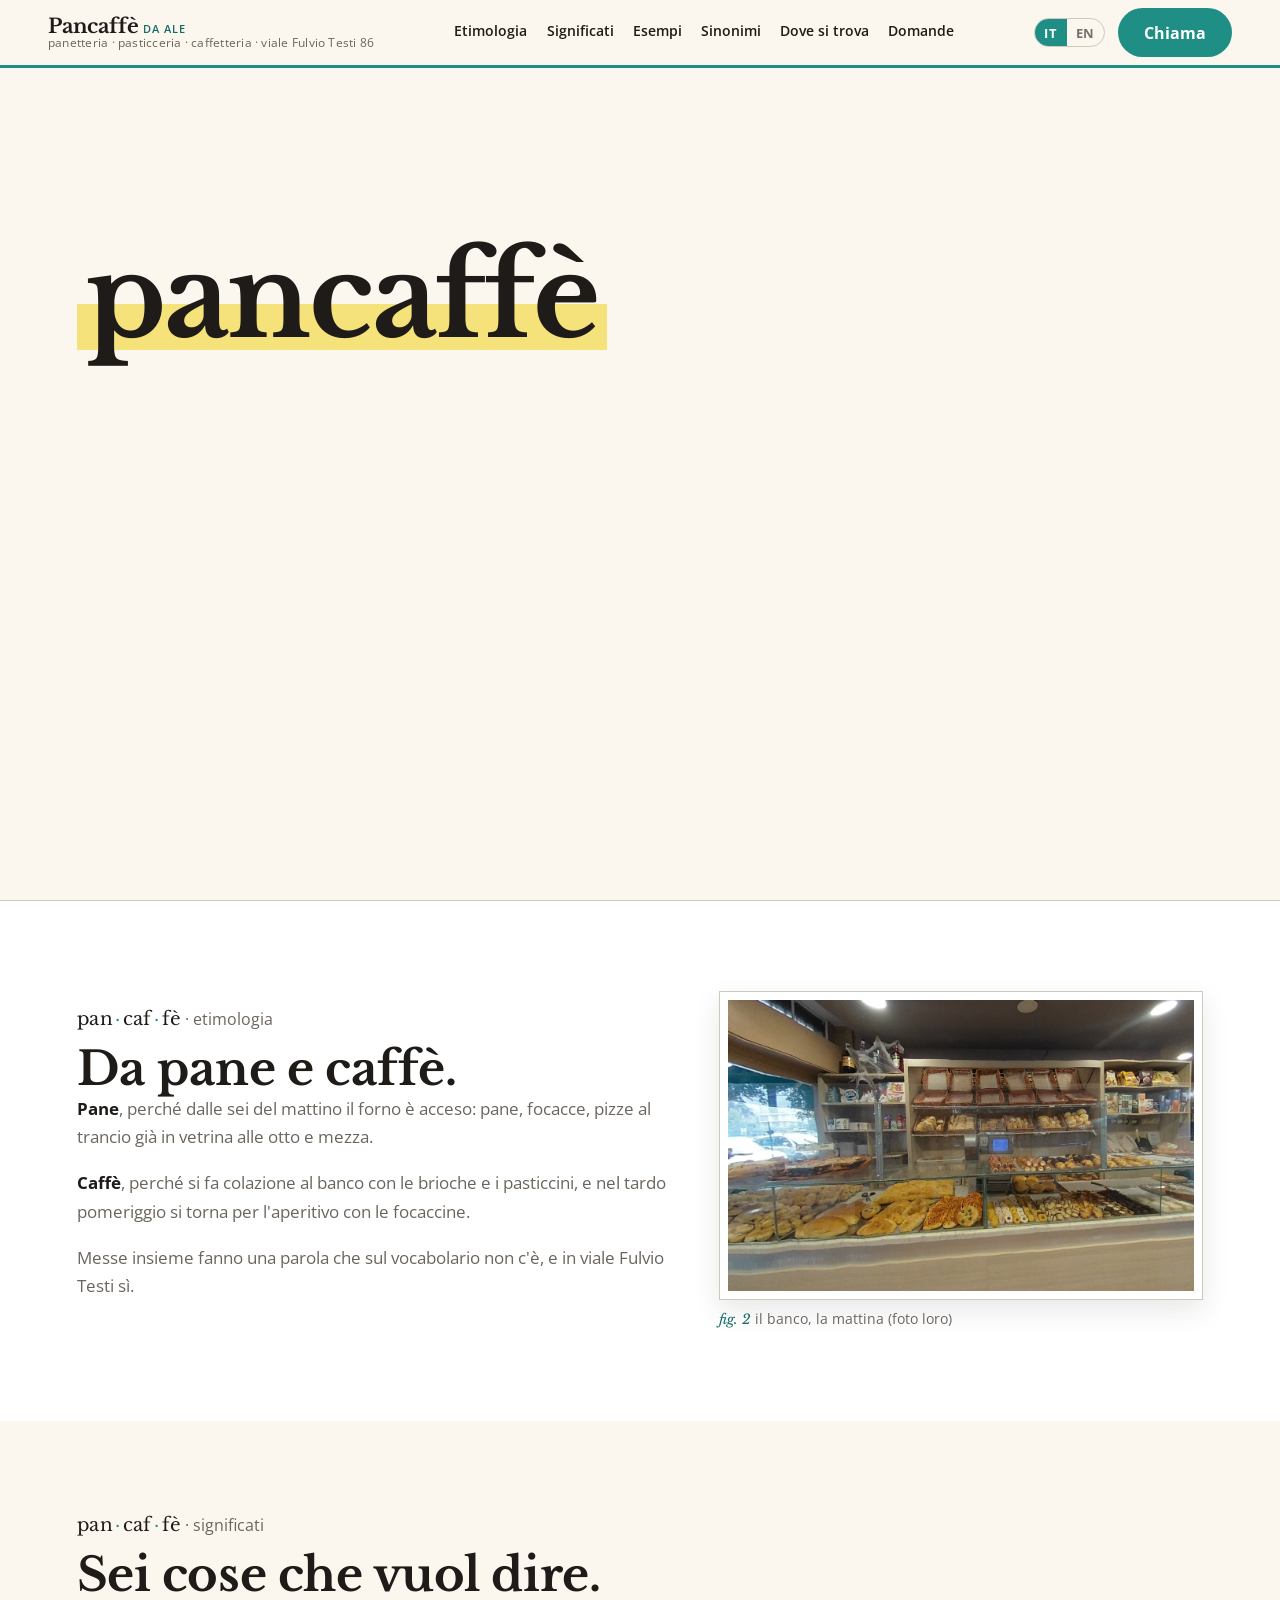
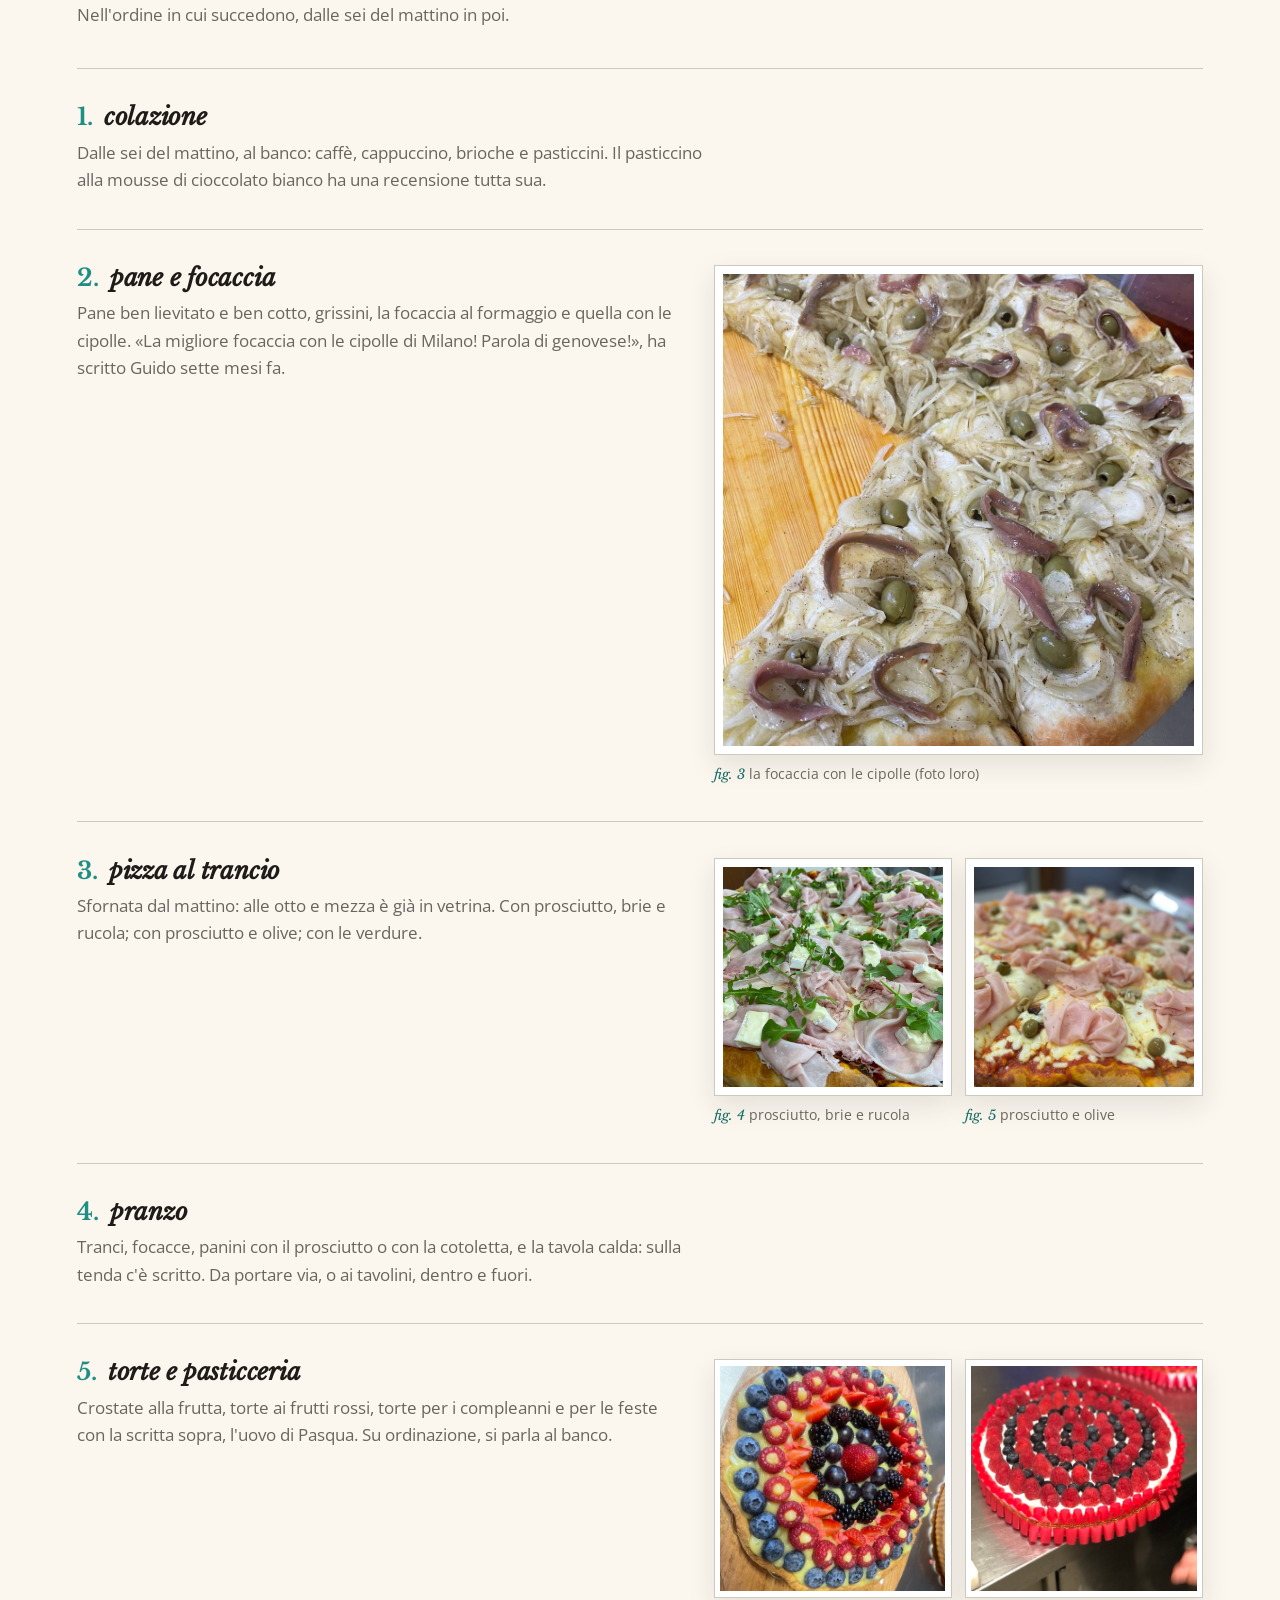
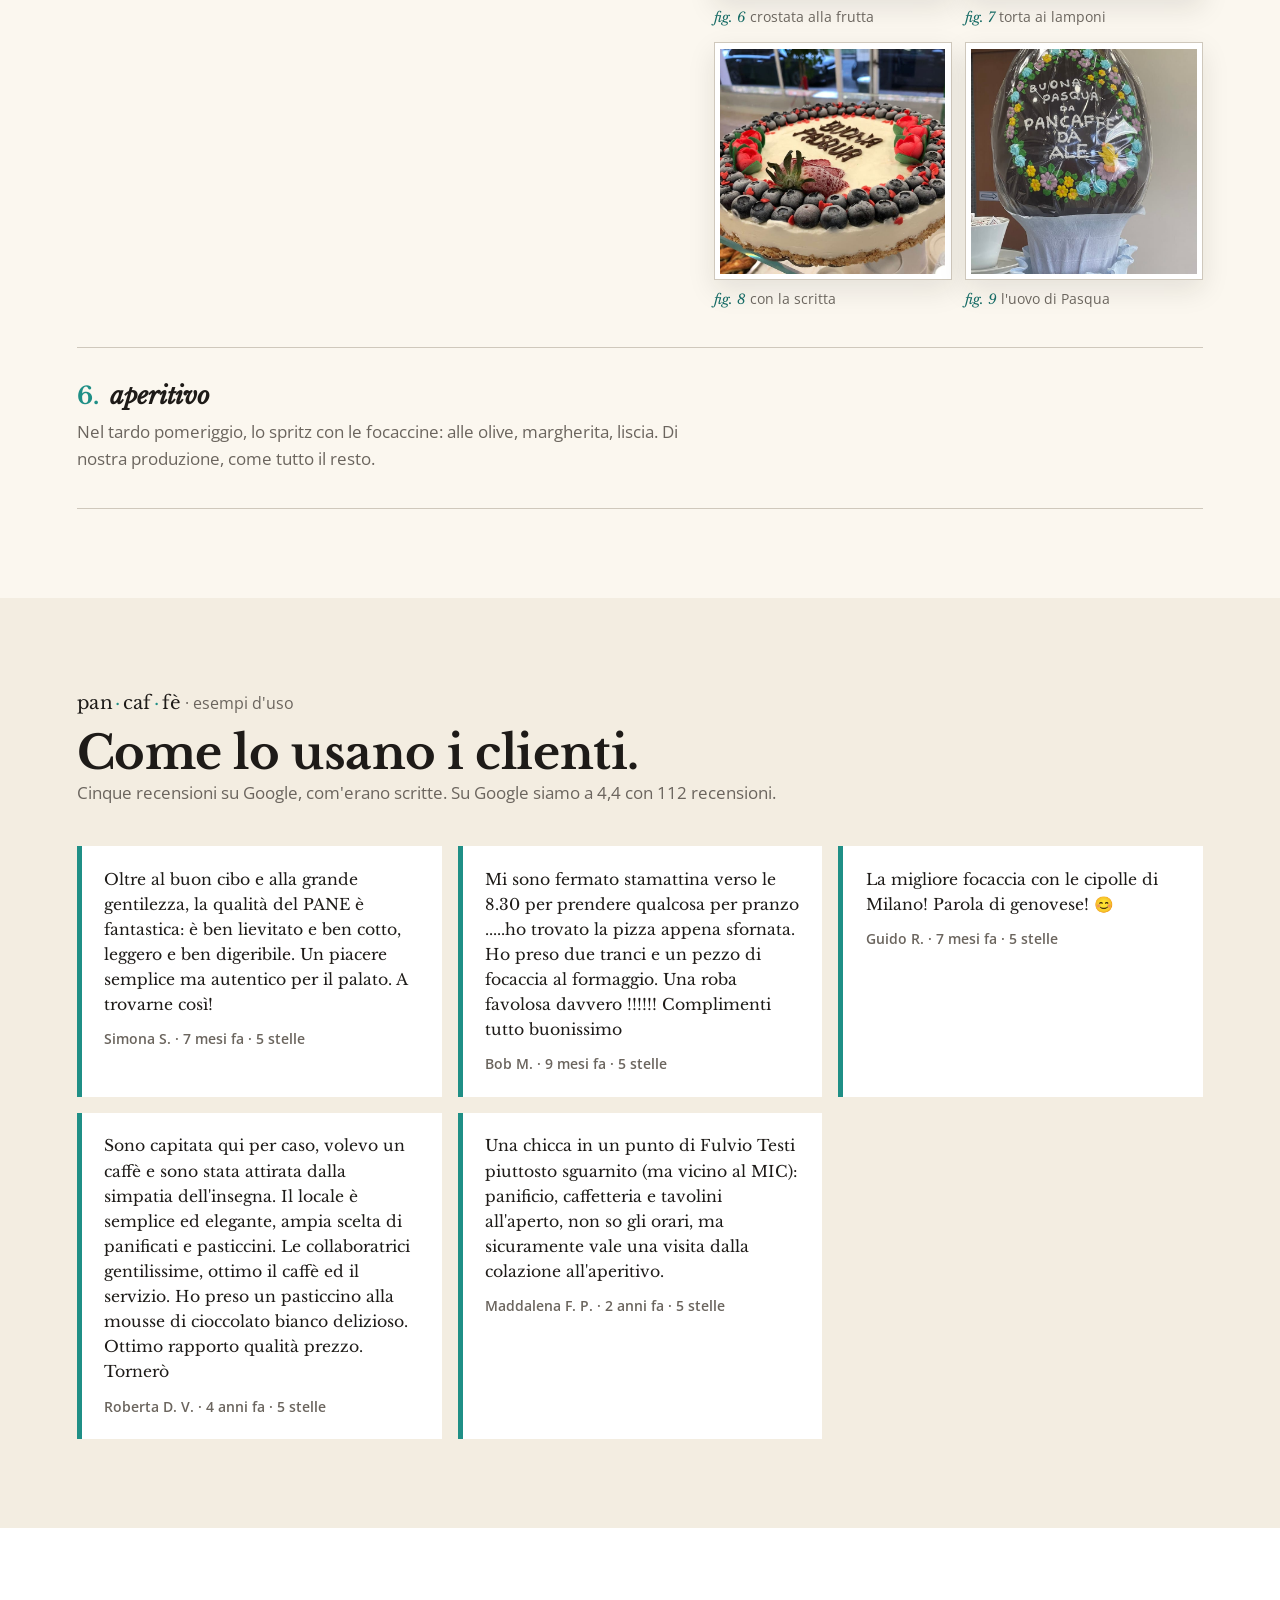
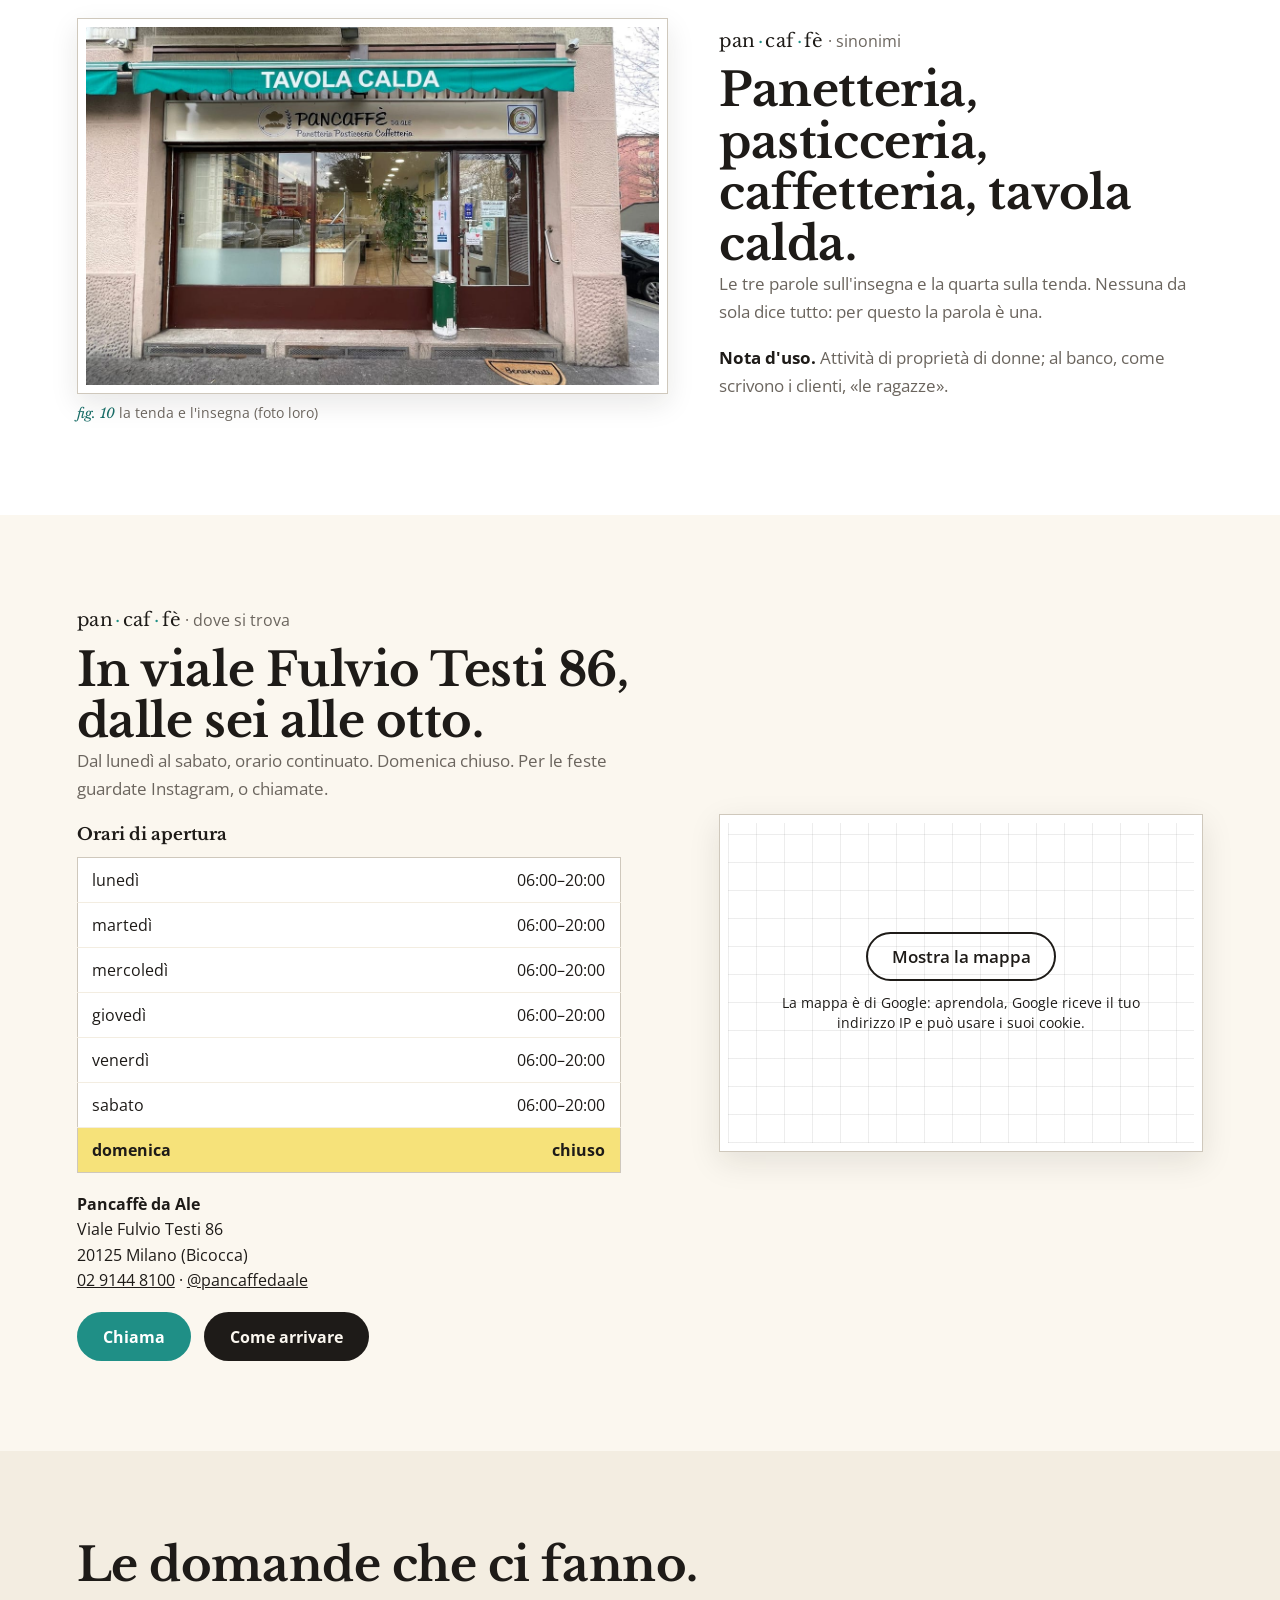
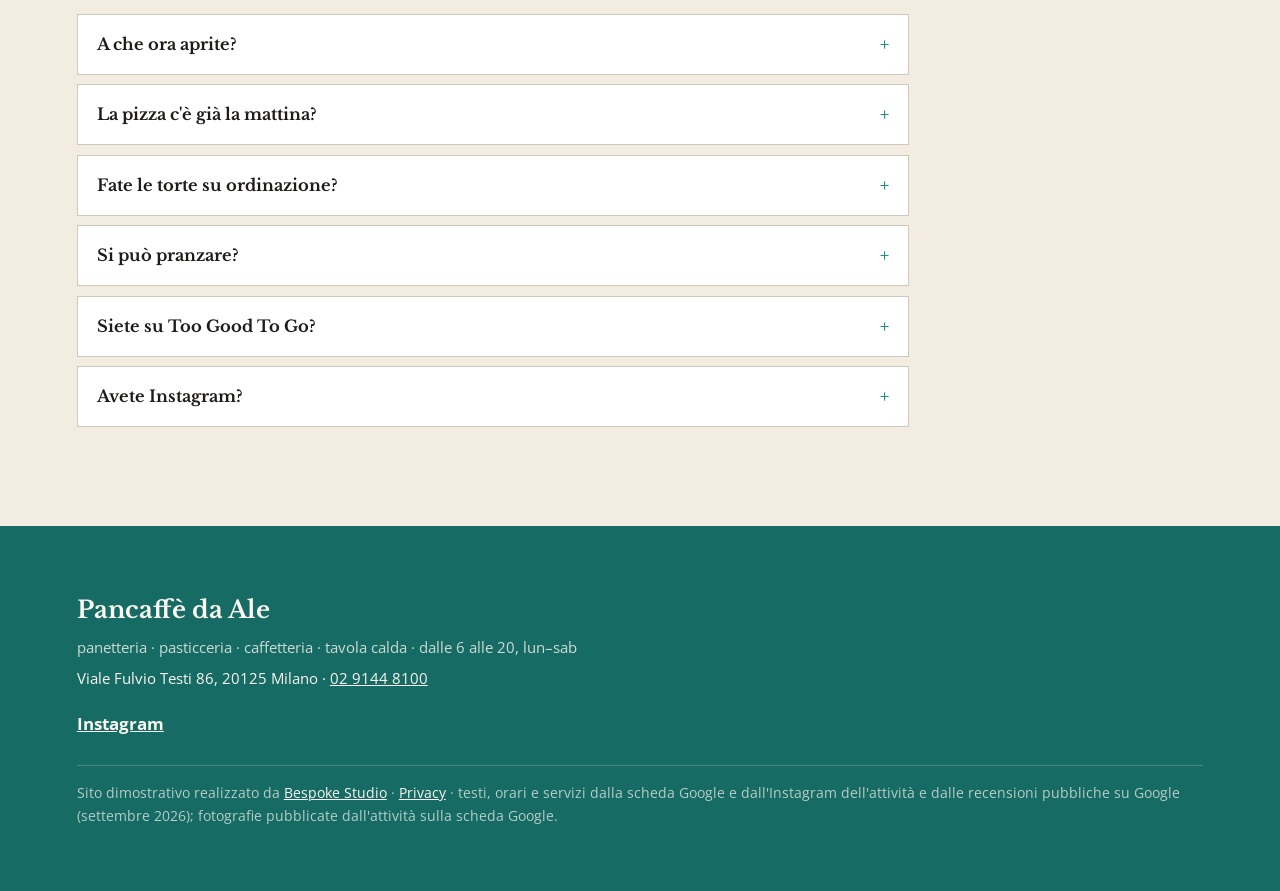
==== commit f4598ffe: "Privacy e pulizia: caratteri sul sito, mappa al clic, informativa, noindex - caratteri copiati nel s" ====
--- a/index.html
+++ b/index.html
@@ -3,6 +3,7 @@
 <head>
 <meta charset="utf-8">
 <meta name="viewport" content="width=device-width, initial-scale=1">
+<meta name="robots" content="noindex">
 <title>Pancaffè da Ale — panetteria, pasticceria e caffetteria in viale Fulvio Testi 86, Milano Bicocca</title>
 <meta name="description" content="Pancaffè da Ale, viale Fulvio Testi 86 a Milano (Bicocca): panetteria, pasticceria e caffetteria in una parola sola, dalle sei del mattino alle otto di sera, dal lunedì al sabato. Pane, focaccia con le cipolle, pizza al trancio, colazione, pranzo con la tavola calda, torte e aperitivo. Tel 02 9144 8100.">
 <link rel="canonical" href="https://rotenzark.github.io/pancaffe-da-ale/">
@@ -20,12 +21,48 @@
 <link rel="icon" href="img/favicon.svg" type="image/svg+xml">
 <link rel="icon" href="img/favicon-32.png" sizes="32x32" type="image/png">
 <link rel="apple-touch-icon" href="img/apple-touch-icon.png">
-<link rel="preconnect" href="https://fonts.googleapis.com">
-<link rel="preconnect" href="https://fonts.gstatic.com" crossorigin>
-<link href="https://fonts.googleapis.com/css2?family=Libre+Baskerville:ital,wght@0,400;0,700;1,400&family=Open+Sans:wght@400;600;700&display=swap" rel="stylesheet">
+<link rel="stylesheet" href="fonts/fonts.css?v=1">
 <link rel="stylesheet" href="css/styles.css?v=1">
 <script type="application/ld+json">
-{"@context":"https://schema.org","@type":"Bakery","name":"Pancaffè da Ale - Panificio, pasticceria, caffetteria","image":"https://rotenzark.github.io/pancaffe-da-ale/img/og.jpg","url":"https://rotenzark.github.io/pancaffe-da-ale/","telephone":"+390291448100","address":{"@type":"PostalAddress","streetAddress":"Viale Fulvio Testi 86","addressLocality":"Milano","postalCode":"20125","addressRegion":"MI","addressCountry":"IT"},"geo":{"@type":"GeoCoordinates","latitude":45.5106318,"longitude":9.2036021},"openingHoursSpecification":[{"@type":"OpeningHoursSpecification","dayOfWeek":["Monday","Tuesday","Wednesday","Thursday","Friday","Saturday"],"opens":"06:00","closes":"20:00"}],"aggregateRating":{"@type":"AggregateRating","ratingValue":"4.4","reviewCount":"112"},"sameAs":["https://www.instagram.com/pancaffedaale/"]}
+{
+  "@context": "https://schema.org",
+  "@type": "Bakery",
+  "name": "Pancaffè da Ale - Panificio, pasticceria, caffetteria",
+  "image": "https://rotenzark.github.io/pancaffe-da-ale/img/og.jpg",
+  "url": "https://rotenzark.github.io/pancaffe-da-ale/",
+  "telephone": "+390291448100",
+  "address": {
+    "@type": "PostalAddress",
+    "streetAddress": "Viale Fulvio Testi 86",
+    "addressLocality": "Milano",
+    "postalCode": "20125",
+    "addressRegion": "MI",
+    "addressCountry": "IT"
+  },
+  "geo": {
+    "@type": "GeoCoordinates",
+    "latitude": 45.5106318,
+    "longitude": 9.2036021
+  },
+  "openingHoursSpecification": [
+    {
+      "@type": "OpeningHoursSpecification",
+      "dayOfWeek": [
+        "Monday",
+        "Tuesday",
+        "Wednesday",
+        "Thursday",
+        "Friday",
+        "Saturday"
+      ],
+      "opens": "06:00",
+      "closes": "20:00"
+    }
+  ],
+  "sameAs": [
+    "https://www.instagram.com/pancaffedaale/"
+  ]
+}
 </script>
 <script type="application/ld+json">
 {"@context":"https://schema.org","@type":"FAQPage","mainEntity":[
@@ -131,7 +168,7 @@
       <div class="significato__testo"><h3><span class="significato__n">1.</span> <em data-i18n="s1.t">colazione</em></h3><p data-i18n="s1.d">Dalle sei del mattino, al banco: caffè, cappuccino, brioche e pasticcini. Il pasticcino alla mousse di cioccolato bianco ha una recensione tutta sua.</p></div>
     </li>
     <li class="significato significato--foto reveal reveal-d1">
-      <div class="significato__testo"><h3><span class="significato__n">2.</span> <em data-i18n="s2.t">pane e focaccia</em></h3><p data-i18n="s2.d">Pane ben lievitato e ben cotto, grissini, la focaccia al formaggio e quella con le cipolle. «La migliore focaccia con le cipolle di Milano! Parola di genovese!», ha scritto Guido sette mesi fa.</p></div>
+      <div class="significato__testo"><h3><span class="significato__n">2.</span> <em data-i18n="s2.t">pane e focaccia</em></h3><p lang="it" data-i18n="s2.d">Pane ben lievitato e ben cotto, grissini, la focaccia al formaggio e quella con le cipolle. «La migliore focaccia con le cipolle di Milano! Parola di genovese!», ha scritto Guido sette mesi fa.</p></div>
       <figure><button type="button" class="shot" data-full="img/focaccia-cipolle.jpg"><img src="img/focaccia-cipolle.jpg" alt="La focaccia con cipolle, olive e acciughe su un tagliere" width="1000" height="1066" data-i18n-alt="s2.a"></button><figcaption><span class="fig" data-i18n="s2.fig">fig. 3</span> <span data-i18n="s2.cap">la focaccia con le cipolle (foto loro)</span></figcaption></figure>
     </li>
     <li class="significato significato--foto significato--due reveal">
@@ -167,11 +204,11 @@
     <p class="sezione__p reveal" data-i18n="x.p">Cinque recensioni su Google, com'erano scritte. Su Google siamo a 4,4 con 112 recensioni.</p>
   </div>
   <div class="voci">
-    <blockquote class="voce reveal"><p>Oltre al buon cibo e alla grande gentilezza, la qualità del PANE è fantastica: è ben lievitato e ben cotto, leggero e ben digeribile. Un piacere semplice ma autentico per il palato. A trovarne così!</p><cite data-i18n="x1.c">Simona S. · 7 mesi fa · 5 stelle</cite></blockquote>
-    <blockquote class="voce reveal reveal-d1"><p>Mi sono fermato stamattina verso le 8.30 per prendere qualcosa per pranzo .....ho trovato la pizza appena sfornata. Ho preso due tranci e un pezzo di focaccia al formaggio. Una roba favolosa davvero !!!!!! Complimenti tutto buonissimo</p><cite data-i18n="x2.c">Bob M. · 9 mesi fa · 5 stelle</cite></blockquote>
-    <blockquote class="voce reveal reveal-d2"><p>La migliore focaccia con le cipolle di Milano! Parola di genovese! 😊</p><cite data-i18n="x3.c">Guido R. · 7 mesi fa · 5 stelle</cite></blockquote>
-    <blockquote class="voce reveal"><p>Sono capitata qui per caso, volevo un caffè e sono stata attirata dalla simpatia dell'insegna. Il locale è semplice ed elegante, ampia scelta di panificati e pasticcini. Le collaboratrici gentilissime, ottimo il caffè ed il servizio. Ho preso un pasticcino alla mousse di cioccolato bianco delizioso. Ottimo rapporto qualità prezzo. Tornerò</p><cite data-i18n="x4.c">Roberta D. V. · 4 anni fa · 5 stelle</cite></blockquote>
-    <blockquote class="voce reveal reveal-d1"><p>Una chicca in un punto di Fulvio Testi piuttosto sguarnito (ma vicino al MIC): panificio, caffetteria e tavolini all'aperto, non so gli orari, ma sicuramente vale una visita dalla colazione all'aperitivo.</p><cite data-i18n="x5.c">Maddalena F. P. · 2 anni fa · 5 stelle</cite></blockquote>
+    <blockquote class="voce reveal"><p lang="it">Oltre al buon cibo e alla grande gentilezza, la qualità del PANE è fantastica: è ben lievitato e ben cotto, leggero e ben digeribile. Un piacere semplice ma autentico per il palato. A trovarne così!</p><cite data-i18n="x1.c">Simona S. · 7 mesi fa · 5 stelle</cite></blockquote>
+    <blockquote class="voce reveal reveal-d1"><p lang="it">Mi sono fermato stamattina verso le 8.30 per prendere qualcosa per pranzo .....ho trovato la pizza appena sfornata. Ho preso due tranci e un pezzo di focaccia al formaggio. Una roba favolosa davvero !!!!!! Complimenti tutto buonissimo</p><cite data-i18n="x2.c">Bob M. · 9 mesi fa · 5 stelle</cite></blockquote>
+    <blockquote class="voce reveal reveal-d2"><p lang="it">La migliore focaccia con le cipolle di Milano! Parola di genovese! 😊</p><cite data-i18n="x3.c">Guido R. · 7 mesi fa · 5 stelle</cite></blockquote>
+    <blockquote class="voce reveal"><p lang="it">Sono capitata qui per caso, volevo un caffè e sono stata attirata dalla simpatia dell'insegna. Il locale è semplice ed elegante, ampia scelta di panificati e pasticcini. Le collaboratrici gentilissime, ottimo il caffè ed il servizio. Ho preso un pasticcino alla mousse di cioccolato bianco delizioso. Ottimo rapporto qualità prezzo. Tornerò</p><cite data-i18n="x4.c">Roberta D. V. · 4 anni fa · 5 stelle</cite></blockquote>
+    <blockquote class="voce reveal reveal-d1"><p lang="it">Una chicca in un punto di Fulvio Testi piuttosto sguarnito (ma vicino al MIC): panificio, caffetteria e tavolini all'aperto, non so gli orari, ma sicuramente vale una visita dalla colazione all'aperitivo.</p><cite data-i18n="x5.c">Maddalena F. P. · 2 anni fa · 5 stelle</cite></blockquote>
   </div>
 </section>
 
@@ -214,7 +251,7 @@
       </div>
     </div>
     <figure class="mappa reveal" id="mappa">
-      <iframe title="Mappa: Pancaffè da Ale, Viale Fulvio Testi 86, Milano" data-i18n-title="d.mappa" src="https://www.google.com/maps?q=Pancaff%C3%A8+da+Ale,+Viale+Fulvio+Testi+86,+20125+Milano&output=embed" loading="lazy" allowfullscreen referrerpolicy="no-referrer-when-downgrade"></iframe>
+      <div class="mappa-clic" data-mappa-clic style="--mappa-h: 320px"><template><iframe title="Mappa: Pancaffè da Ale, Viale Fulvio Testi 86, Milano" data-i18n-title="d.mappa" src="https://www.google.com/maps?q=Pancaff%C3%A8+da+Ale,+Viale+Fulvio+Testi+86,+20125+Milano&output=embed" loading="lazy" allowfullscreen referrerpolicy="no-referrer-when-downgrade"></iframe></template><div class="mappa-clic__velo"><a class="mappa-clic__btn" href="https://www.google.com/maps/dir/?api=1&destination=Viale+Fulvio+Testi+86,+20125+Milano" target="_blank" rel="noopener">Mostra la mappa</a><p class="mappa-clic__nota">La mappa è di Google: aprendola, Google riceve il tuo indirizzo IP e può usare i suoi cookie.</p></div></div>
     </figure>
   </div>
 </section>
@@ -239,7 +276,7 @@
     <p class="piede__d">Viale Fulvio Testi 86, 20125 Milano · <a href="tel:+390291448100">02 9144 8100</a></p>
   </div>
   <p class="piede__soc"><a href="https://www.instagram.com/pancaffedaale/" target="_blank" rel="noopener">Instagram</a></p>
-  <p class="piede__b" data-i18n="piede.b">Sito dimostrativo realizzato da <a href="https://bespokestud.io" target="_blank" rel="noopener">Bespoke Studio</a> · testi, orari e servizi dalla scheda Google e dall'Instagram dell'attività e dalle recensioni pubbliche su Google (settembre 2026); fotografie pubblicate dall'attività sulla scheda Google.</p>
+  <p class="piede__b" data-i18n="piede.b">Sito dimostrativo realizzato da <a href="https://bespokestud.io" target="_blank" rel="noopener">Bespoke Studio</a> · <a href="privacy.html">Privacy</a> · testi, orari e servizi dalla scheda Google e dall'Instagram dell'attività e dalle recensioni pubbliche su Google (settembre 2026); fotografie pubblicate dall'attività sulla scheda Google.</p>
 </footer>
 
 <div class="barra" id="actionBar">
@@ -257,5 +294,6 @@
 <script src="https://cdn.jsdelivr.net/npm/gsap@3.12.5/dist/gsap.min.js"></script>
 <script src="https://cdn.jsdelivr.net/npm/gsap@3.12.5/dist/ScrollTrigger.min.js"></script>
 <script src="js/main.js?v=1"></script>
+<script src="js/mappa-clic.js?v=1" defer></script>
 </body>
 </html>
--- a/fonts/fonts.css
+++ b/fonts/fonts.css
@@ -0,0 +1,355 @@
+/* Caratteri ospitati sul sito: nessuna richiesta a Google Fonts o Fontshare (giro privacy 1/10/2026). Licenze in LICENSE.txt. */
+/* latin-ext */
+@font-face {
+  font-family: 'Libre Baskerville';
+  font-style: italic;
+  font-weight: 400;
+  font-display: swap;
+  src: url(librebaskerville-v24-kmKWZrc3Hgbbcjq75U4uslyuy4kn0qNccR04_RUJeby2OU36SjNDlufifQ.woff2) format('woff2');
+  unicode-range: U+0100-02BA, U+02BD-02C5, U+02C7-02CC, U+02CE-02D7, U+02DD-02FF, U+0304, U+0308, U+0329, U+1D00-1DBF, U+1E00-1E9F, U+1EF2-1EFF, U+2020, U+20A0-20AB, U+20AD-20C0, U+2113, U+2C60-2C7F, U+A720-A7FF;
+}
+/* latin */
+@font-face {
+  font-family: 'Libre Baskerville';
+  font-style: italic;
+  font-weight: 400;
+  font-display: swap;
+  src: url(librebaskerville-v24-kmKWZrc3Hgbbcjq75U4uslyuy4kn0qNccR04_RUJeby2OU36SjNNluc.woff2) format('woff2');
+  unicode-range: U+0000-00FF, U+0131, U+0152-0153, U+02BB-02BC, U+02C6, U+02DA, U+02DC, U+0304, U+0308, U+0329, U+2000-206F, U+20AC, U+2122, U+2191, U+2193, U+2212, U+2215, U+FEFF, U+FFFD;
+}
+/* latin-ext */
+@font-face {
+  font-family: 'Libre Baskerville';
+  font-style: normal;
+  font-weight: 400;
+  font-display: swap;
+  src: url(librebaskerville-v24-kmKnZrc3Hgbbcjq75U4uslyuy4kn0qNXaxMICA.woff2) format('woff2');
+  unicode-range: U+0100-02BA, U+02BD-02C5, U+02C7-02CC, U+02CE-02D7, U+02DD-02FF, U+0304, U+0308, U+0329, U+1D00-1DBF, U+1E00-1E9F, U+1EF2-1EFF, U+2020, U+20A0-20AB, U+20AD-20C0, U+2113, U+2C60-2C7F, U+A720-A7FF;
+}
+/* latin */
+@font-face {
+  font-family: 'Libre Baskerville';
+  font-style: normal;
+  font-weight: 400;
+  font-display: swap;
+  src: url(librebaskerville-v24-kmKnZrc3Hgbbcjq75U4uslyuy4kn0qNZaxM.woff2) format('woff2');
+  unicode-range: U+0000-00FF, U+0131, U+0152-0153, U+02BB-02BC, U+02C6, U+02DA, U+02DC, U+0304, U+0308, U+0329, U+2000-206F, U+20AC, U+2122, U+2191, U+2193, U+2212, U+2215, U+FEFF, U+FFFD;
+}
+/* latin-ext */
+@font-face {
+  font-family: 'Libre Baskerville';
+  font-style: normal;
+  font-weight: 700;
+  font-display: swap;
+  src: url(librebaskerville-v24-kmKnZrc3Hgbbcjq75U4uslyuy4kn0qNXaxMICA.woff2) format('woff2');
+  unicode-range: U+0100-02BA, U+02BD-02C5, U+02C7-02CC, U+02CE-02D7, U+02DD-02FF, U+0304, U+0308, U+0329, U+1D00-1DBF, U+1E00-1E9F, U+1EF2-1EFF, U+2020, U+20A0-20AB, U+20AD-20C0, U+2113, U+2C60-2C7F, U+A720-A7FF;
+}
+/* latin */
+@font-face {
+  font-family: 'Libre Baskerville';
+  font-style: normal;
+  font-weight: 700;
+  font-display: swap;
+  src: url(librebaskerville-v24-kmKnZrc3Hgbbcjq75U4uslyuy4kn0qNZaxM.woff2) format('woff2');
+  unicode-range: U+0000-00FF, U+0131, U+0152-0153, U+02BB-02BC, U+02C6, U+02DA, U+02DC, U+0304, U+0308, U+0329, U+2000-206F, U+20AC, U+2122, U+2191, U+2193, U+2212, U+2215, U+FEFF, U+FFFD;
+}
+/* cyrillic-ext */
+@font-face {
+  font-family: 'Open Sans';
+  font-style: normal;
+  font-weight: 400;
+  font-stretch: 100%;
+  font-display: swap;
+  src: url(opensans-v44-memvYaGs126MiZpBA-UvWbX2vVnXBbObj2OVTSKmu1aB.woff2) format('woff2');
+  unicode-range: U+0460-052F, U+1C80-1C8A, U+20B4, U+2DE0-2DFF, U+A640-A69F, U+FE2E-FE2F;
+}
+/* cyrillic */
+@font-face {
+  font-family: 'Open Sans';
+  font-style: normal;
+  font-weight: 400;
+  font-stretch: 100%;
+  font-display: swap;
+  src: url(opensans-v44-memvYaGs126MiZpBA-UvWbX2vVnXBbObj2OVTSumu1aB.woff2) format('woff2');
+  unicode-range: U+0301, U+0400-045F, U+0490-0491, U+04B0-04B1, U+2116;
+}
+/* greek-ext */
+@font-face {
+  font-family: 'Open Sans';
+  font-style: normal;
+  font-weight: 400;
+  font-stretch: 100%;
+  font-display: swap;
+  src: url(opensans-v44-memvYaGs126MiZpBA-UvWbX2vVnXBbObj2OVTSOmu1aB.woff2) format('woff2');
+  unicode-range: U+1F00-1FFF;
+}
+/* greek */
+@font-face {
+  font-family: 'Open Sans';
+  font-style: normal;
+  font-weight: 400;
+  font-stretch: 100%;
+  font-display: swap;
+  src: url(opensans-v44-memvYaGs126MiZpBA-UvWbX2vVnXBbObj2OVTSymu1aB.woff2) format('woff2');
+  unicode-range: U+0370-0377, U+037A-037F, U+0384-038A, U+038C, U+038E-03A1, U+03A3-03FF;
+}
+/* hebrew */
+@font-face {
+  font-family: 'Open Sans';
+  font-style: normal;
+  font-weight: 400;
+  font-stretch: 100%;
+  font-display: swap;
+  src: url(opensans-v44-memvYaGs126MiZpBA-UvWbX2vVnXBbObj2OVTS2mu1aB.woff2) format('woff2');
+  unicode-range: U+0307-0308, U+0590-05FF, U+200C-2010, U+20AA, U+25CC, U+FB1D-FB4F;
+}
+/* math */
+@font-face {
+  font-family: 'Open Sans';
+  font-style: normal;
+  font-weight: 400;
+  font-stretch: 100%;
+  font-display: swap;
+  src: url(opensans-v44-memvYaGs126MiZpBA-UvWbX2vVnXBbObj2OVTVOmu1aB.woff2) format('woff2');
+  unicode-range: U+0302-0303, U+0305, U+0307-0308, U+0310, U+0312, U+0315, U+031A, U+0326-0327, U+032C, U+032F-0330, U+0332-0333, U+0338, U+033A, U+0346, U+034D, U+0391-03A1, U+03A3-03A9, U+03B1-03C9, U+03D1, U+03D5-03D6, U+03F0-03F1, U+03F4-03F5, U+2016-2017, U+2034-2038, U+203C, U+2040, U+2043, U+2047, U+2050, U+2057, U+205F, U+2070-2071, U+2074-208E, U+2090-209C, U+20D0-20DC, U+20E1, U+20E5-20EF, U+2100-2112, U+2114-2115, U+2117-2121, U+2123-214F, U+2190, U+2192, U+2194-21AE, U+21B0-21E5, U+21F1-21F2, U+21F4-2211, U+2213-2214, U+2216-22FF, U+2308-230B, U+2310, U+2319, U+231C-2321, U+2336-237A, U+237C, U+2395, U+239B-23B7, U+23D0, U+23DC-23E1, U+2474-2475, U+25AF, U+25B3, U+25B7, U+25BD, U+25C1, U+25CA, U+25CC, U+25FB, U+266D-266F, U+27C0-27FF, U+2900-2AFF, U+2B0E-2B11, U+2B30-2B4C, U+2BFE, U+3030, U+FF5B, U+FF5D, U+1D400-1D7FF, U+1EE00-1EEFF;
+}
+/* symbols */
+@font-face {
+  font-family: 'Open Sans';
+  font-style: normal;
+  font-weight: 400;
+  font-stretch: 100%;
+  font-display: swap;
+  src: url(opensans-v44-memvYaGs126MiZpBA-UvWbX2vVnXBbObj2OVTUGmu1aB.woff2) format('woff2');
+  unicode-range: U+0001-000C, U+000E-001F, U+007F-009F, U+20DD-20E0, U+20E2-20E4, U+2150-218F, U+2190, U+2192, U+2194-2199, U+21AF, U+21E6-21F0, U+21F3, U+2218-2219, U+2299, U+22C4-22C6, U+2300-243F, U+2440-244A, U+2460-24FF, U+25A0-27BF, U+2800-28FF, U+2921-2922, U+2981, U+29BF, U+29EB, U+2B00-2BFF, U+4DC0-4DFF, U+FFF9-FFFB, U+10140-1018E, U+10190-1019C, U+101A0, U+101D0-101FD, U+102E0-102FB, U+10E60-10E7E, U+1D2C0-1D2D3, U+1D2E0-1D37F, U+1F000-1F0FF, U+1F100-1F1AD, U+1F1E6-1F1FF, U+1F30D-1F30F, U+1F315, U+1F31C, U+1F31E, U+1F320-1F32C, U+1F336, U+1F378, U+1F37D, U+1F382, U+1F393-1F39F, U+1F3A7-1F3A8, U+1F3AC-1F3AF, U+1F3C2, U+1F3C4-1F3C6, U+1F3CA-1F3CE, U+1F3D4-1F3E0, U+1F3ED, U+1F3F1-1F3F3, U+1F3F5-1F3F7, U+1F408, U+1F415, U+1F41F, U+1F426, U+1F43F, U+1F441-1F442, U+1F444, U+1F446-1F449, U+1F44C-1F44E, U+1F453, U+1F46A, U+1F47D, U+1F4A3, U+1F4B0, U+1F4B3, U+1F4B9, U+1F4BB, U+1F4BF, U+1F4C8-1F4CB, U+1F4D6, U+1F4DA, U+1F4DF, U+1F4E3-1F4E6, U+1F4EA-1F4ED, U+1F4F7, U+1F4F9-1F4FB, U+1F4FD-1F4FE, U+1F503, U+1F507-1F50B, U+1F50D, U+1F512-1F513, U+1F53E-1F54A, U+1F54F-1F5FA, U+1F610, U+1F650-1F67F, U+1F687, U+1F68D, U+1F691, U+1F694, U+1F698, U+1F6AD, U+1F6B2, U+1F6B9-1F6BA, U+1F6BC, U+1F6C6-1F6CF, U+1F6D3-1F6D7, U+1F6E0-1F6EA, U+1F6F0-1F6F3, U+1F6F7-1F6FC, U+1F700-1F7FF, U+1F800-1F80B, U+1F810-1F847, U+1F850-1F859, U+1F860-1F887, U+1F890-1F8AD, U+1F8B0-1F8BB, U+1F8C0-1F8C1, U+1F900-1F90B, U+1F93B, U+1F946, U+1F984, U+1F996, U+1F9E9, U+1FA00-1FA6F, U+1FA70-1FA7C, U+1FA80-1FA89, U+1FA8F-1FAC6, U+1FACE-1FADC, U+1FADF-1FAE9, U+1FAF0-1FAF8, U+1FB00-1FBFF;
+}
+/* vietnamese */
+@font-face {
+  font-family: 'Open Sans';
+  font-style: normal;
+  font-weight: 400;
+  font-stretch: 100%;
+  font-display: swap;
+  src: url(opensans-v44-memvYaGs126MiZpBA-UvWbX2vVnXBbObj2OVTSCmu1aB.woff2) format('woff2');
+  unicode-range: U+0102-0103, U+0110-0111, U+0128-0129, U+0168-0169, U+01A0-01A1, U+01AF-01B0, U+0300-0301, U+0303-0304, U+0308-0309, U+0323, U+0329, U+1EA0-1EF9, U+20AB;
+}
+/* latin-ext */
+@font-face {
+  font-family: 'Open Sans';
+  font-style: normal;
+  font-weight: 400;
+  font-stretch: 100%;
+  font-display: swap;
+  src: url(opensans-v44-memvYaGs126MiZpBA-UvWbX2vVnXBbObj2OVTSGmu1aB.woff2) format('woff2');
+  unicode-range: U+0100-02BA, U+02BD-02C5, U+02C7-02CC, U+02CE-02D7, U+02DD-02FF, U+0304, U+0308, U+0329, U+1D00-1DBF, U+1E00-1E9F, U+1EF2-1EFF, U+2020, U+20A0-20AB, U+20AD-20C0, U+2113, U+2C60-2C7F, U+A720-A7FF;
+}
+/* latin */
+@font-face {
+  font-family: 'Open Sans';
+  font-style: normal;
+  font-weight: 400;
+  font-stretch: 100%;
+  font-display: swap;
+  src: url(opensans-v44-memvYaGs126MiZpBA-UvWbX2vVnXBbObj2OVTS-muw.woff2) format('woff2');
+  unicode-range: U+0000-00FF, U+0131, U+0152-0153, U+02BB-02BC, U+02C6, U+02DA, U+02DC, U+0304, U+0308, U+0329, U+2000-206F, U+20AC, U+2122, U+2191, U+2193, U+2212, U+2215, U+FEFF, U+FFFD;
+}
+/* cyrillic-ext */
+@font-face {
+  font-family: 'Open Sans';
+  font-style: normal;
+  font-weight: 600;
+  font-stretch: 100%;
+  font-display: swap;
+  src: url(opensans-v44-memvYaGs126MiZpBA-UvWbX2vVnXBbObj2OVTSKmu1aB.woff2) format('woff2');
+  unicode-range: U+0460-052F, U+1C80-1C8A, U+20B4, U+2DE0-2DFF, U+A640-A69F, U+FE2E-FE2F;
+}
+/* cyrillic */
+@font-face {
+  font-family: 'Open Sans';
+  font-style: normal;
+  font-weight: 600;
+  font-stretch: 100%;
+  font-display: swap;
+  src: url(opensans-v44-memvYaGs126MiZpBA-UvWbX2vVnXBbObj2OVTSumu1aB.woff2) format('woff2');
+  unicode-range: U+0301, U+0400-045F, U+0490-0491, U+04B0-04B1, U+2116;
+}
+/* greek-ext */
+@font-face {
+  font-family: 'Open Sans';
+  font-style: normal;
+  font-weight: 600;
+  font-stretch: 100%;
+  font-display: swap;
+  src: url(opensans-v44-memvYaGs126MiZpBA-UvWbX2vVnXBbObj2OVTSOmu1aB.woff2) format('woff2');
+  unicode-range: U+1F00-1FFF;
+}
+/* greek */
+@font-face {
+  font-family: 'Open Sans';
+  font-style: normal;
+  font-weight: 600;
+  font-stretch: 100%;
+  font-display: swap;
+  src: url(opensans-v44-memvYaGs126MiZpBA-UvWbX2vVnXBbObj2OVTSymu1aB.woff2) format('woff2');
+  unicode-range: U+0370-0377, U+037A-037F, U+0384-038A, U+038C, U+038E-03A1, U+03A3-03FF;
+}
+/* hebrew */
+@font-face {
+  font-family: 'Open Sans';
+  font-style: normal;
+  font-weight: 600;
+  font-stretch: 100%;
+  font-display: swap;
+  src: url(opensans-v44-memvYaGs126MiZpBA-UvWbX2vVnXBbObj2OVTS2mu1aB.woff2) format('woff2');
+  unicode-range: U+0307-0308, U+0590-05FF, U+200C-2010, U+20AA, U+25CC, U+FB1D-FB4F;
+}
+/* math */
+@font-face {
+  font-family: 'Open Sans';
+  font-style: normal;
+  font-weight: 600;
+  font-stretch: 100%;
+  font-display: swap;
+  src: url(opensans-v44-memvYaGs126MiZpBA-UvWbX2vVnXBbObj2OVTVOmu1aB.woff2) format('woff2');
+  unicode-range: U+0302-0303, U+0305, U+0307-0308, U+0310, U+0312, U+0315, U+031A, U+0326-0327, U+032C, U+032F-0330, U+0332-0333, U+0338, U+033A, U+0346, U+034D, U+0391-03A1, U+03A3-03A9, U+03B1-03C9, U+03D1, U+03D5-03D6, U+03F0-03F1, U+03F4-03F5, U+2016-2017, U+2034-2038, U+203C, U+2040, U+2043, U+2047, U+2050, U+2057, U+205F, U+2070-2071, U+2074-208E, U+2090-209C, U+20D0-20DC, U+20E1, U+20E5-20EF, U+2100-2112, U+2114-2115, U+2117-2121, U+2123-214F, U+2190, U+2192, U+2194-21AE, U+21B0-21E5, U+21F1-21F2, U+21F4-2211, U+2213-2214, U+2216-22FF, U+2308-230B, U+2310, U+2319, U+231C-2321, U+2336-237A, U+237C, U+2395, U+239B-23B7, U+23D0, U+23DC-23E1, U+2474-2475, U+25AF, U+25B3, U+25B7, U+25BD, U+25C1, U+25CA, U+25CC, U+25FB, U+266D-266F, U+27C0-27FF, U+2900-2AFF, U+2B0E-2B11, U+2B30-2B4C, U+2BFE, U+3030, U+FF5B, U+FF5D, U+1D400-1D7FF, U+1EE00-1EEFF;
+}
+/* symbols */
+@font-face {
+  font-family: 'Open Sans';
+  font-style: normal;
+  font-weight: 600;
+  font-stretch: 100%;
+  font-display: swap;
+  src: url(opensans-v44-memvYaGs126MiZpBA-UvWbX2vVnXBbObj2OVTUGmu1aB.woff2) format('woff2');
+  unicode-range: U+0001-000C, U+000E-001F, U+007F-009F, U+20DD-20E0, U+20E2-20E4, U+2150-218F, U+2190, U+2192, U+2194-2199, U+21AF, U+21E6-21F0, U+21F3, U+2218-2219, U+2299, U+22C4-22C6, U+2300-243F, U+2440-244A, U+2460-24FF, U+25A0-27BF, U+2800-28FF, U+2921-2922, U+2981, U+29BF, U+29EB, U+2B00-2BFF, U+4DC0-4DFF, U+FFF9-FFFB, U+10140-1018E, U+10190-1019C, U+101A0, U+101D0-101FD, U+102E0-102FB, U+10E60-10E7E, U+1D2C0-1D2D3, U+1D2E0-1D37F, U+1F000-1F0FF, U+1F100-1F1AD, U+1F1E6-1F1FF, U+1F30D-1F30F, U+1F315, U+1F31C, U+1F31E, U+1F320-1F32C, U+1F336, U+1F378, U+1F37D, U+1F382, U+1F393-1F39F, U+1F3A7-1F3A8, U+1F3AC-1F3AF, U+1F3C2, U+1F3C4-1F3C6, U+1F3CA-1F3CE, U+1F3D4-1F3E0, U+1F3ED, U+1F3F1-1F3F3, U+1F3F5-1F3F7, U+1F408, U+1F415, U+1F41F, U+1F426, U+1F43F, U+1F441-1F442, U+1F444, U+1F446-1F449, U+1F44C-1F44E, U+1F453, U+1F46A, U+1F47D, U+1F4A3, U+1F4B0, U+1F4B3, U+1F4B9, U+1F4BB, U+1F4BF, U+1F4C8-1F4CB, U+1F4D6, U+1F4DA, U+1F4DF, U+1F4E3-1F4E6, U+1F4EA-1F4ED, U+1F4F7, U+1F4F9-1F4FB, U+1F4FD-1F4FE, U+1F503, U+1F507-1F50B, U+1F50D, U+1F512-1F513, U+1F53E-1F54A, U+1F54F-1F5FA, U+1F610, U+1F650-1F67F, U+1F687, U+1F68D, U+1F691, U+1F694, U+1F698, U+1F6AD, U+1F6B2, U+1F6B9-1F6BA, U+1F6BC, U+1F6C6-1F6CF, U+1F6D3-1F6D7, U+1F6E0-1F6EA, U+1F6F0-1F6F3, U+1F6F7-1F6FC, U+1F700-1F7FF, U+1F800-1F80B, U+1F810-1F847, U+1F850-1F859, U+1F860-1F887, U+1F890-1F8AD, U+1F8B0-1F8BB, U+1F8C0-1F8C1, U+1F900-1F90B, U+1F93B, U+1F946, U+1F984, U+1F996, U+1F9E9, U+1FA00-1FA6F, U+1FA70-1FA7C, U+1FA80-1FA89, U+1FA8F-1FAC6, U+1FACE-1FADC, U+1FADF-1FAE9, U+1FAF0-1FAF8, U+1FB00-1FBFF;
+}
+/* vietnamese */
+@font-face {
+  font-family: 'Open Sans';
+  font-style: normal;
+  font-weight: 600;
+  font-stretch: 100%;
+  font-display: swap;
+  src: url(opensans-v44-memvYaGs126MiZpBA-UvWbX2vVnXBbObj2OVTSCmu1aB.woff2) format('woff2');
+  unicode-range: U+0102-0103, U+0110-0111, U+0128-0129, U+0168-0169, U+01A0-01A1, U+01AF-01B0, U+0300-0301, U+0303-0304, U+0308-0309, U+0323, U+0329, U+1EA0-1EF9, U+20AB;
+}
+/* latin-ext */
+@font-face {
+  font-family: 'Open Sans';
+  font-style: normal;
+  font-weight: 600;
+  font-stretch: 100%;
+  font-display: swap;
+  src: url(opensans-v44-memvYaGs126MiZpBA-UvWbX2vVnXBbObj2OVTSGmu1aB.woff2) format('woff2');
+  unicode-range: U+0100-02BA, U+02BD-02C5, U+02C7-02CC, U+02CE-02D7, U+02DD-02FF, U+0304, U+0308, U+0329, U+1D00-1DBF, U+1E00-1E9F, U+1EF2-1EFF, U+2020, U+20A0-20AB, U+20AD-20C0, U+2113, U+2C60-2C7F, U+A720-A7FF;
+}
+/* latin */
+@font-face {
+  font-family: 'Open Sans';
+  font-style: normal;
+  font-weight: 600;
+  font-stretch: 100%;
+  font-display: swap;
+  src: url(opensans-v44-memvYaGs126MiZpBA-UvWbX2vVnXBbObj2OVTS-muw.woff2) format('woff2');
+  unicode-range: U+0000-00FF, U+0131, U+0152-0153, U+02BB-02BC, U+02C6, U+02DA, U+02DC, U+0304, U+0308, U+0329, U+2000-206F, U+20AC, U+2122, U+2191, U+2193, U+2212, U+2215, U+FEFF, U+FFFD;
+}
+/* cyrillic-ext */
+@font-face {
+  font-family: 'Open Sans';
+  font-style: normal;
+  font-weight: 700;
+  font-stretch: 100%;
+  font-display: swap;
+  src: url(opensans-v44-memvYaGs126MiZpBA-UvWbX2vVnXBbObj2OVTSKmu1aB.woff2) format('woff2');
+  unicode-range: U+0460-052F, U+1C80-1C8A, U+20B4, U+2DE0-2DFF, U+A640-A69F, U+FE2E-FE2F;
+}
+/* cyrillic */
+@font-face {
+  font-family: 'Open Sans';
+  font-style: normal;
+  font-weight: 700;
+  font-stretch: 100%;
+  font-display: swap;
+  src: url(opensans-v44-memvYaGs126MiZpBA-UvWbX2vVnXBbObj2OVTSumu1aB.woff2) format('woff2');
+  unicode-range: U+0301, U+0400-045F, U+0490-0491, U+04B0-04B1, U+2116;
+}
+/* greek-ext */
+@font-face {
+  font-family: 'Open Sans';
+  font-style: normal;
+  font-weight: 700;
+  font-stretch: 100%;
+  font-display: swap;
+  src: url(opensans-v44-memvYaGs126MiZpBA-UvWbX2vVnXBbObj2OVTSOmu1aB.woff2) format('woff2');
+  unicode-range: U+1F00-1FFF;
+}
+/* greek */
+@font-face {
+  font-family: 'Open Sans';
+  font-style: normal;
+  font-weight: 700;
+  font-stretch: 100%;
+  font-display: swap;
+  src: url(opensans-v44-memvYaGs126MiZpBA-UvWbX2vVnXBbObj2OVTSymu1aB.woff2) format('woff2');
+  unicode-range: U+0370-0377, U+037A-037F, U+0384-038A, U+038C, U+038E-03A1, U+03A3-03FF;
+}
+/* hebrew */
+@font-face {
+  font-family: 'Open Sans';
+  font-style: normal;
+  font-weight: 700;
+  font-stretch: 100%;
+  font-display: swap;
+  src: url(opensans-v44-memvYaGs126MiZpBA-UvWbX2vVnXBbObj2OVTS2mu1aB.woff2) format('woff2');
+  unicode-range: U+0307-0308, U+0590-05FF, U+200C-2010, U+20AA, U+25CC, U+FB1D-FB4F;
+}
+/* math */
+@font-face {
+  font-family: 'Open Sans';
+  font-style: normal;
+  font-weight: 700;
+  font-stretch: 100%;
+  font-display: swap;
+  src: url(opensans-v44-memvYaGs126MiZpBA-UvWbX2vVnXBbObj2OVTVOmu1aB.woff2) format('woff2');
+  unicode-range: U+0302-0303, U+0305, U+0307-0308, U+0310, U+0312, U+0315, U+031A, U+0326-0327, U+032C, U+032F-0330, U+0332-0333, U+0338, U+033A, U+0346, U+034D, U+0391-03A1, U+03A3-03A9, U+03B1-03C9, U+03D1, U+03D5-03D6, U+03F0-03F1, U+03F4-03F5, U+2016-2017, U+2034-2038, U+203C, U+2040, U+2043, U+2047, U+2050, U+2057, U+205F, U+2070-2071, U+2074-208E, U+2090-209C, U+20D0-20DC, U+20E1, U+20E5-20EF, U+2100-2112, U+2114-2115, U+2117-2121, U+2123-214F, U+2190, U+2192, U+2194-21AE, U+21B0-21E5, U+21F1-21F2, U+21F4-2211, U+2213-2214, U+2216-22FF, U+2308-230B, U+2310, U+2319, U+231C-2321, U+2336-237A, U+237C, U+2395, U+239B-23B7, U+23D0, U+23DC-23E1, U+2474-2475, U+25AF, U+25B3, U+25B7, U+25BD, U+25C1, U+25CA, U+25CC, U+25FB, U+266D-266F, U+27C0-27FF, U+2900-2AFF, U+2B0E-2B11, U+2B30-2B4C, U+2BFE, U+3030, U+FF5B, U+FF5D, U+1D400-1D7FF, U+1EE00-1EEFF;
+}
+/* symbols */
+@font-face {
+  font-family: 'Open Sans';
+  font-style: normal;
+  font-weight: 700;
+  font-stretch: 100%;
+  font-display: swap;
+  src: url(opensans-v44-memvYaGs126MiZpBA-UvWbX2vVnXBbObj2OVTUGmu1aB.woff2) format('woff2');
+  unicode-range: U+0001-000C, U+000E-001F, U+007F-009F, U+20DD-20E0, U+20E2-20E4, U+2150-218F, U+2190, U+2192, U+2194-2199, U+21AF, U+21E6-21F0, U+21F3, U+2218-2219, U+2299, U+22C4-22C6, U+2300-243F, U+2440-244A, U+2460-24FF, U+25A0-27BF, U+2800-28FF, U+2921-2922, U+2981, U+29BF, U+29EB, U+2B00-2BFF, U+4DC0-4DFF, U+FFF9-FFFB, U+10140-1018E, U+10190-1019C, U+101A0, U+101D0-101FD, U+102E0-102FB, U+10E60-10E7E, U+1D2C0-1D2D3, U+1D2E0-1D37F, U+1F000-1F0FF, U+1F100-1F1AD, U+1F1E6-1F1FF, U+1F30D-1F30F, U+1F315, U+1F31C, U+1F31E, U+1F320-1F32C, U+1F336, U+1F378, U+1F37D, U+1F382, U+1F393-1F39F, U+1F3A7-1F3A8, U+1F3AC-1F3AF, U+1F3C2, U+1F3C4-1F3C6, U+1F3CA-1F3CE, U+1F3D4-1F3E0, U+1F3ED, U+1F3F1-1F3F3, U+1F3F5-1F3F7, U+1F408, U+1F415, U+1F41F, U+1F426, U+1F43F, U+1F441-1F442, U+1F444, U+1F446-1F449, U+1F44C-1F44E, U+1F453, U+1F46A, U+1F47D, U+1F4A3, U+1F4B0, U+1F4B3, U+1F4B9, U+1F4BB, U+1F4BF, U+1F4C8-1F4CB, U+1F4D6, U+1F4DA, U+1F4DF, U+1F4E3-1F4E6, U+1F4EA-1F4ED, U+1F4F7, U+1F4F9-1F4FB, U+1F4FD-1F4FE, U+1F503, U+1F507-1F50B, U+1F50D, U+1F512-1F513, U+1F53E-1F54A, U+1F54F-1F5FA, U+1F610, U+1F650-1F67F, U+1F687, U+1F68D, U+1F691, U+1F694, U+1F698, U+1F6AD, U+1F6B2, U+1F6B9-1F6BA, U+1F6BC, U+1F6C6-1F6CF, U+1F6D3-1F6D7, U+1F6E0-1F6EA, U+1F6F0-1F6F3, U+1F6F7-1F6FC, U+1F700-1F7FF, U+1F800-1F80B, U+1F810-1F847, U+1F850-1F859, U+1F860-1F887, U+1F890-1F8AD, U+1F8B0-1F8BB, U+1F8C0-1F8C1, U+1F900-1F90B, U+1F93B, U+1F946, U+1F984, U+1F996, U+1F9E9, U+1FA00-1FA6F, U+1FA70-1FA7C, U+1FA80-1FA89, U+1FA8F-1FAC6, U+1FACE-1FADC, U+1FADF-1FAE9, U+1FAF0-1FAF8, U+1FB00-1FBFF;
+}
+/* vietnamese */
+@font-face {
+  font-family: 'Open Sans';
+  font-style: normal;
+  font-weight: 700;
+  font-stretch: 100%;
+  font-display: swap;
+  src: url(opensans-v44-memvYaGs126MiZpBA-UvWbX2vVnXBbObj2OVTSCmu1aB.woff2) format('woff2');
+  unicode-range: U+0102-0103, U+0110-0111, U+0128-0129, U+0168-0169, U+01A0-01A1, U+01AF-01B0, U+0300-0301, U+0303-0304, U+0308-0309, U+0323, U+0329, U+1EA0-1EF9, U+20AB;
+}
+/* latin-ext */
+@font-face {
+  font-family: 'Open Sans';
+  font-style: normal;
+  font-weight: 700;
+  font-stretch: 100%;
+  font-display: swap;
+  src: url(opensans-v44-memvYaGs126MiZpBA-UvWbX2vVnXBbObj2OVTSGmu1aB.woff2) format('woff2');
+  unicode-range: U+0100-02BA, U+02BD-02C5, U+02C7-02CC, U+02CE-02D7, U+02DD-02FF, U+0304, U+0308, U+0329, U+1D00-1DBF, U+1E00-1E9F, U+1EF2-1EFF, U+2020, U+20A0-20AB, U+20AD-20C0, U+2113, U+2C60-2C7F, U+A720-A7FF;
+}
+/* latin */
+@font-face {
+  font-family: 'Open Sans';
+  font-style: normal;
+  font-weight: 700;
+  font-stretch: 100%;
+  font-display: swap;
+  src: url(opensans-v44-memvYaGs126MiZpBA-UvWbX2vVnXBbObj2OVTS-muw.woff2) format('woff2');
+  unicode-range: U+0000-00FF, U+0131, U+0152-0153, U+02BB-02BC, U+02C6, U+02DA, U+02DC, U+0304, U+0308, U+0329, U+2000-206F, U+20AC, U+2122, U+2191, U+2193, U+2212, U+2215, U+FEFF, U+FFFD;
+}
--- a/css/styles.css
+++ b/css/styles.css
@@ -213,3 +213,12 @@
   .js .reveal{opacity:1;transform:none;transition:none}
   .bottone,.shot img,.intro__f{transition:none}
 }
+
+/*MAPPACLIC*/
+/* la mappa Google si carica solo al clic (giro privacy 1/10/2026) */
+.mappa-clic { display: flex; align-items: center; justify-content: center; width: 100%; height: 100%; min-height: var(--mappa-h, 320px); box-sizing: border-box; padding: 24px; text-align: center; background: repeating-linear-gradient(0deg, rgba(127, 127, 127, 0.14) 0 1px, transparent 1px 28px), repeating-linear-gradient(90deg, rgba(127, 127, 127, 0.14) 0 1px, transparent 1px 28px); }
+.mappa-clic__velo { display: flex; flex-direction: column; align-items: center; gap: 12px; max-width: 32em; }
+.mappa-clic__btn { display: inline-block; padding: 0.75em 1.4em; border: 2px solid currentColor; border-radius: 999px; color: inherit; font: inherit; font-weight: 600; line-height: 1.2; text-decoration: none; background: transparent; cursor: pointer; }
+.mappa-clic__btn:hover, .mappa-clic__btn:focus-visible { text-decoration: underline; }
+.mappa-clic__nota { margin: 0; font-size: 0.85em; line-height: 1.45; }
+/*/MAPPACLIC*/
